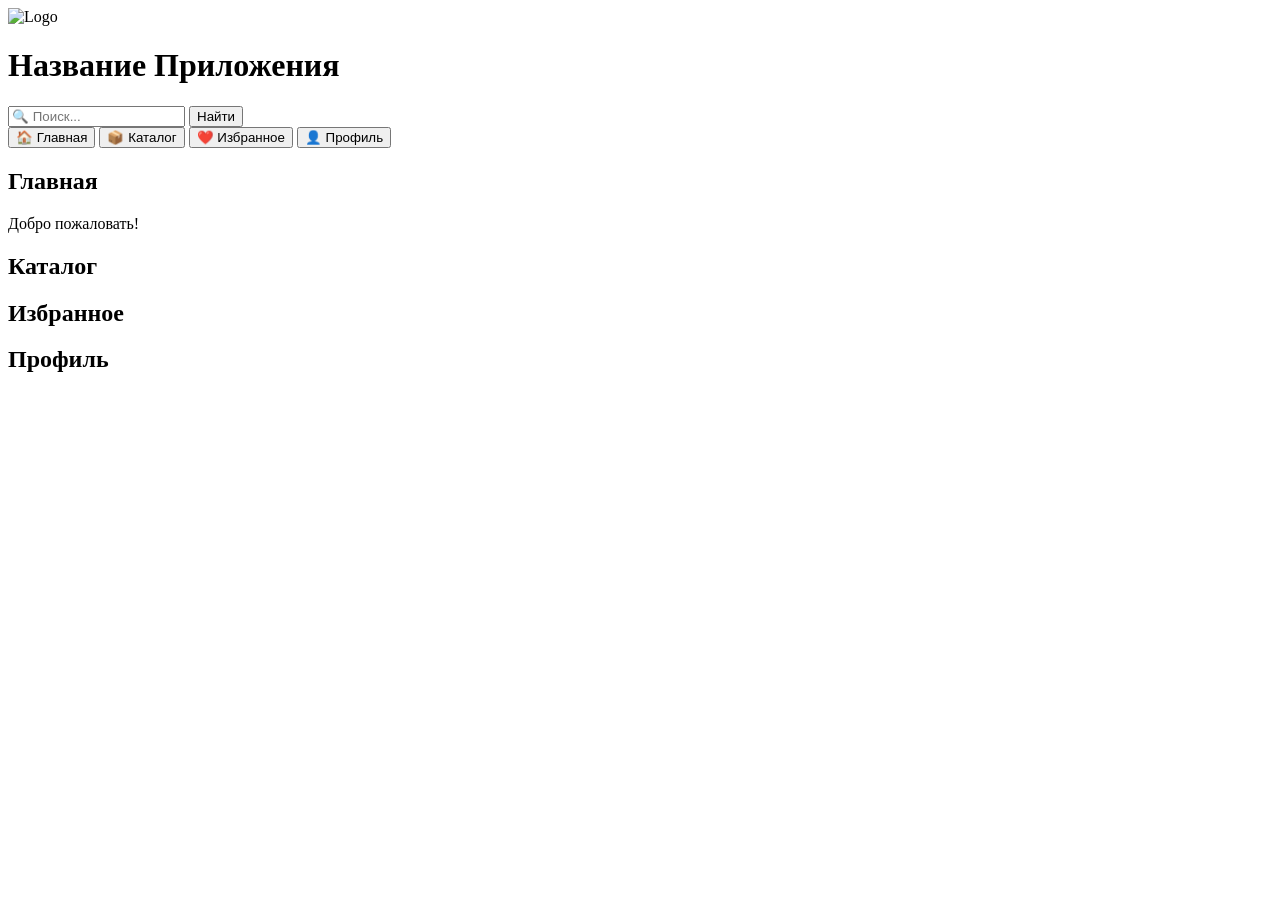
==== index.html @ 56d21419 "Add files via upload" ====
<!DOCTYPE html>
<html lang="ru">
<head>
    <meta charset="UTF-8">
    <meta name="viewport" content="width=device-width, initial-scale=1.0, user-scalable=no">
    <title>Mini App</title>
    <script src="https://telegram.org/js/telegram-web-app.js"></script>
    <link rel="stylesheet" href="css/style.css">
</head>
<body>
    <!-- Баннер -->
    <header class="banner">
        <div class="banner-content">
            <img src="logo.png" alt="Logo" class="banner-logo">
            <h1>Название Приложения</h1>
        </div>
    </header>

    <!-- Поисковик -->
    <div class="search-container">
        <input type="text" id="searchInput" placeholder="🔍 Поиск...">
        <button id="searchBtn">Найти</button>
    </div>

    <div class="main-layout">
        <!-- Боковая панель -->
        <aside class="sidebar" id="sidebar">
            <nav>
                <button class="nav-item active" data-tab="home">
                    🏠 Главная
                </button>
                <button class="nav-item" data-tab="catalog">
                    📦 Каталог
                </button>
                <button class="nav-item" data-tab="favorites">
                    ❤️ Избранное
                </button>
                <button class="nav-item" data-tab="profile">
                    👤 Профиль
                </button>
            </nav>
        </aside>

        <!-- Контент вкладок -->
        <main class="content">
            <div id="tab-home" class="tab-content active">
                <h2>Главная</h2>
                <p>Добро пожаловать!</p>
            </div>
            <div id="tab-catalog" class="tab-content">
                <h2>Каталог</h2>
                <div class="items-grid" id="catalogItems"></div>
            </div>
            <div id="tab-favorites" class="tab-content">
                <h2>Избранное</h2>
            </div>
            <div id="tab-profile" class="tab-content">
                <h2>Профиль</h2>
            </div>
        </main>
    </div>

    <script src="js/app.js"></script>
    <script src="js/router.js"></script>
    <script src="js/search.js"></script>
</body>
</html>
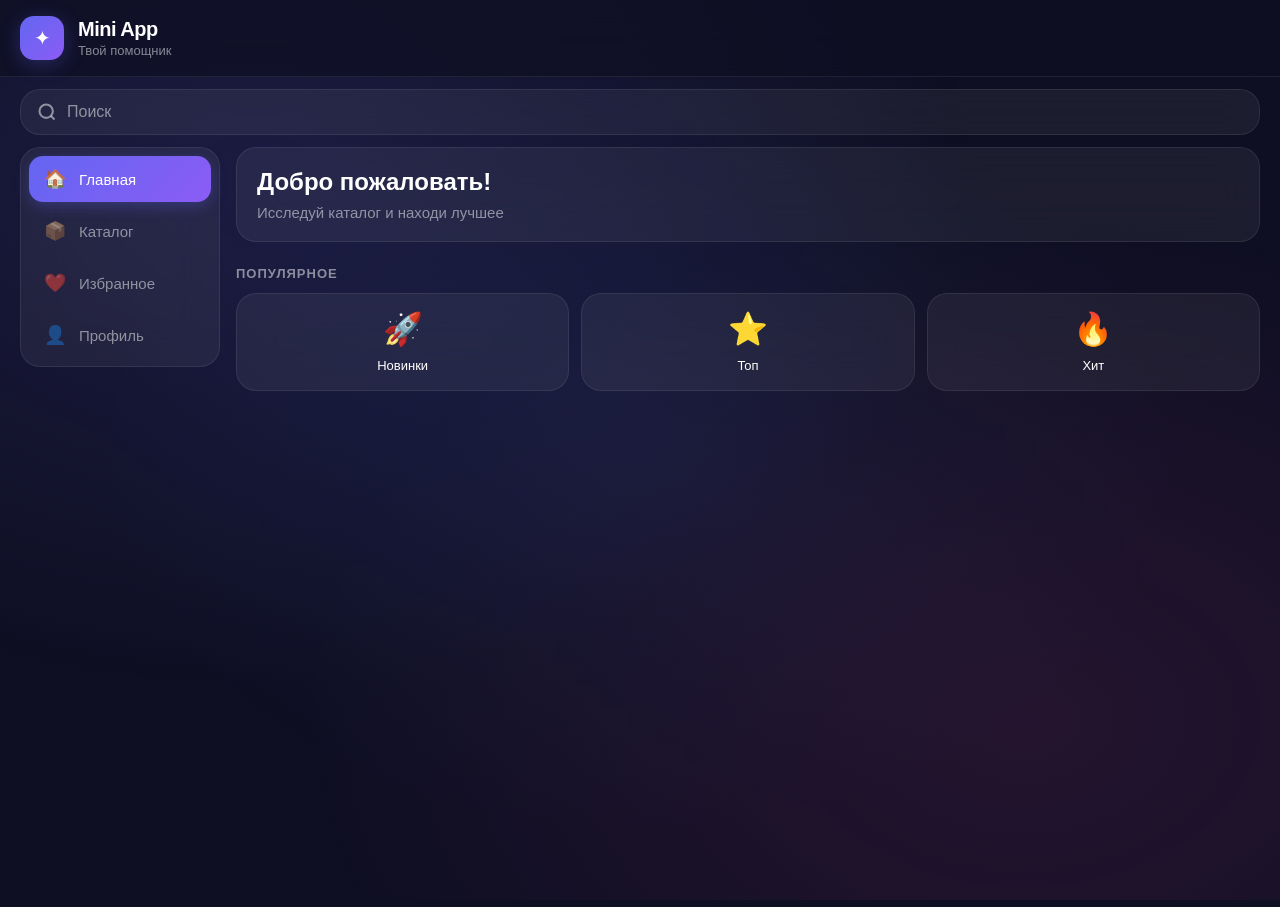
==== commit 9582de83: "Add files via upload" ====
--- a/index.html
+++ b/index.html
@@ -2,66 +2,154 @@
 <html lang="ru">
 <head>
     <meta charset="UTF-8">
-    <meta name="viewport" content="width=device-width, initial-scale=1.0, user-scalable=no">
+    <meta name="viewport" content="width=device-width, initial-scale=1.0, user-scalable=no, viewport-fit=cover">
     <title>Mini App</title>
     <script src="https://telegram.org/js/telegram-web-app.js"></script>
-    <link rel="stylesheet" href="css/style.css">
+    <link rel="stylesheet" href="style.css">
 </head>
 <body>
-    <!-- Баннер -->
-    <header class="banner">
-        <div class="banner-content">
-            <img src="logo.png" alt="Logo" class="banner-logo">
-            <h1>Название Приложения</h1>
+    <!-- Фоновый градиент -->
+    <div class="bg-gradient"></div>
+
+    <!-- Баннер / Header -->
+    <header class="glass-header">
+        <div class="header-content">
+            <div class="logo-circle">
+                <span>✦</span>
+            </div>
+            <div class="header-text">
+                <h1>Mini App</h1>
+                <p>Твой помощник</p>
+            </div>
         </div>
     </header>
 
     <!-- Поисковик -->
-    <div class="search-container">
-        <input type="text" id="searchInput" placeholder="🔍 Поиск...">
-        <button id="searchBtn">Найти</button>
+    <div class="search-wrapper">
+        <div class="search-glass">
+            <svg class="search-icon" viewBox="0 0 24 24" fill="none" stroke="currentColor" stroke-width="2.5">
+                <circle cx="11" cy="11" r="8"/>
+                <path d="m21 21-4.35-4.35"/>
+            </svg>
+            <input type="text" id="searchInput" placeholder="Поиск">
+            <button class="clear-btn" id="clearBtn">×</button>
+        </div>
     </div>
 
+    <!-- Боковая панель + Контент -->
     <div class="main-layout">
-        <!-- Боковая панель -->
-        <aside class="sidebar" id="sidebar">
-            <nav>
-                <button class="nav-item active" data-tab="home">
-                    🏠 Главная
-                </button>
-                <button class="nav-item" data-tab="catalog">
-                    📦 Каталог
-                </button>
-                <button class="nav-item" data-tab="favorites">
-                    ❤️ Избранное
-                </button>
-                <button class="nav-item" data-tab="profile">
-                    👤 Профиль
-                </button>
-            </nav>
-        </aside>
+        <!-- Sidebar -->
+        <nav class="sidebar-glass">
+            <button class="nav-item active" data-tab="home">
+                <div class="nav-icon">🏠</div>
+                <span>Главная</span>
+            </button>
+            <button class="nav-item" data-tab="catalog">
+                <div class="nav-icon">📦</div>
+                <span>Каталог</span>
+            </button>
+            <button class="nav-item" data-tab="favorites">
+                <div class="nav-icon">❤️</div>
+                <span>Избранное</span>
+            </button>
+            <button class="nav-item" data-tab="profile">
+                <div class="nav-icon">👤</div>
+                <span>Профиль</span>
+            </button>
+        </nav>
 
         <!-- Контент вкладок -->
-        <main class="content">
+        <main class="content-area">
+            <!-- Главная -->
             <div id="tab-home" class="tab-content active">
-                <h2>Главная</h2>
-                <p>Добро пожаловать!</p>
+                <div class="welcome-card glass-card">
+                    <div class="card-glow"></div>
+                    <h2>Добро пожаловать!</h2>
+                    <p>Исследуй каталог и находи лучшее</p>
+                </div>
+                
+                <div class="section-title">Популярное</div>
+                <div class="cards-grid">
+                    <div class="glass-card mini">
+                        <div class="card-icon">🚀</div>
+                        <span>Новинки</span>
+                    </div>
+                    <div class="glass-card mini">
+                        <div class="card-icon">⭐</div>
+                        <span>Топ</span>
+                    </div>
+                    <div class="glass-card mini">
+                        <div class="card-icon">🔥</div>
+                        <span>Хит</span>
+                    </div>
+                </div>
             </div>
+
+            <!-- Каталог -->
             <div id="tab-catalog" class="tab-content">
-                <h2>Каталог</h2>
-                <div class="items-grid" id="catalogItems"></div>
+                <div class="section-title">Результаты поиска</div>
+                <div class="items-list" id="catalogItems">
+                    <div class="glass-card item">
+                        <div class="item-image">🎨</div>
+                        <div class="item-info">
+                            <h3>Дизайн-курс</h3>
+                            <p>Основы UI/UX</p>
+                        </div>
+                        <div class="item-price">$29</div>
+                    </div>
+                    <div class="glass-card item">
+                        <div class="item-image">💻</div>
+                        <div class="item-info">
+                            <h3>React курс</h3>
+                            <p>С нуля до про</p>
+                        </div>
+                        <div class="item-price">$49</div>
+                    </div>
+                </div>
             </div>
+
+            <!-- Избранное -->
             <div id="tab-favorites" class="tab-content">
-                <h2>Избранное</h2>
+                <div class="empty-state">
+                    <div class="empty-icon">❤️</div>
+                    <h3>Пока пусто</h3>
+                    <p>Добавляй товары в избранное</p>
+                </div>
             </div>
+
+            <!-- Профиль -->
             <div id="tab-profile" class="tab-content">
-                <h2>Профиль</h2>
+                <div class="profile-card glass-card">
+                    <div class="avatar">👤</div>
+                    <h3>Пользователь</h3>
+                    <p>@username</p>
+                </div>
             </div>
         </main>
     </div>
 
-    <script src="js/app.js"></script>
-    <script src="js/router.js"></script>
-    <script src="js/search.js"></script>
+    <!-- Мобильная навигация (нижняя) -->
+    <nav class="mobile-nav">
+        <button class="mob-item active" data-tab="home">
+            <span>🏠</span>
+            <small>Главная</small>
+        </button>
+        <button class="mob-item" data-tab="catalog">
+            <span>📦</span>
+            <small>Каталог</small>
+        </button>
+        <button class="mob-item" data-tab="favorites">
+            <span>❤️</span>
+            <small>Избранное</small>
+        </button>
+        <button class="mob-item" data-tab="profile">
+            <span>👤</span>
+            <small>Профиль</small>
+        </button>
+    </nav>
+
+    <script src="app.js"></script>
+    <script src="router.js"></script>
+    <script src="search.js"></script>
 </body>
 </html>
--- a/style.css
+++ b/style.css
@@ -0,0 +1,509 @@
+/* === RESET & BASE === */
+* {
+    margin: 0;
+    padding: 0;
+    box-sizing: border-box;
+    -webkit-tap-highlight-color: transparent;
+}
+
+:root {
+    --bg: #0f0f23;
+    --surface: rgba(255, 255, 255, 0.06);
+    --surface-hover: rgba(255, 255, 255, 0.1);
+    --border: rgba(255, 255, 255, 0.08);
+    --text: #ffffff;
+    --text-secondary: rgba(255, 255, 255, 0.5);
+    --accent: #6366f1;
+    --accent-glow: rgba(99, 102, 241, 0.3);
+    --radius: 20px;
+    --radius-sm: 14px;
+    --shadow: 0 8px 32px rgba(0, 0, 0, 0.3);
+}
+
+html, body {
+    height: 100%;
+    overflow: hidden;
+}
+
+body {
+    font-family: -apple-system, BlinkMacSystemFont, 'SF Pro Display', 'Segoe UI', sans-serif;
+    background: var(--bg);
+    color: var(--text);
+    position: relative;
+}
+
+/* === ФОНОВЫЙ ГРАДИЕНТ === */
+.bg-gradient {
+    position: fixed;
+    inset: 0;
+    background: 
+        radial-gradient(ellipse at 20% 20%, rgba(99, 102, 241, 0.15) 0%, transparent 50%),
+        radial-gradient(ellipse at 80% 80%, rgba(236, 72, 153, 0.1) 0%, transparent 50%),
+        radial-gradient(ellipse at 50% 50%, rgba(59, 130, 246, 0.08) 0%, transparent 60%);
+    pointer-events: none;
+    z-index: 0;
+}
+
+/* === GLMORPHISM БАЗОВЫЙ КЛАСС === */
+.glass {
+    background: var(--surface);
+    backdrop-filter: blur(20px) saturate(180%);
+    -webkit-backdrop-filter: blur(20px) saturate(180%);
+    border: 1px solid var(--border);
+}
+
+/* === HEADER === */
+.glass-header {
+    position: relative;
+    z-index: 10;
+    padding: 16px 20px;
+    background: rgba(15, 15, 35, 0.7);
+    backdrop-filter: blur(20px);
+    -webkit-backdrop-filter: blur(20px);
+    border-bottom: 1px solid var(--border);
+}
+
+.header-content {
+    display: flex;
+    align-items: center;
+    gap: 14px;
+}
+
+.logo-circle {
+    width: 44px;
+    height: 44px;
+    border-radius: 14px;
+    background: linear-gradient(135deg, var(--accent), #8b5cf6);
+    display: flex;
+    align-items: center;
+    justify-content: center;
+    font-size: 20px;
+    box-shadow: 0 4px 20px var(--accent-glow);
+}
+
+.header-text h1 {
+    font-size: 20px;
+    font-weight: 700;
+    letter-spacing: -0.5px;
+}
+
+.header-text p {
+    font-size: 13px;
+    color: var(--text-secondary);
+    margin-top: 2px;
+}
+
+/* === ПОИСК === */
+.search-wrapper {
+    position: relative;
+    z-index: 10;
+    padding: 12px 20px;
+}
+
+.search-glass {
+    display: flex;
+    align-items: center;
+    gap: 10px;
+    padding: 12px 16px;
+    background: var(--surface);
+    backdrop-filter: blur(20px);
+    border: 1px solid var(--border);
+    border-radius: var(--radius);
+    transition: all 0.3s ease;
+}
+
+.search-glass:focus-within {
+    border-color: var(--accent);
+    box-shadow: 0 0 0 3px var(--accent-glow);
+}
+
+.search-icon {
+    width: 20px;
+    height: 20px;
+    color: var(--text-secondary);
+    flex-shrink: 0;
+}
+
+#searchInput {
+    flex: 1;
+    background: none;
+    border: none;
+    color: var(--text);
+    font-size: 16px;
+    outline: none;
+}
+
+#searchInput::placeholder {
+    color: var(--text-secondary);
+}
+
+.clear-btn {
+    width: 24px;
+    height: 24px;
+    border-radius: 50%;
+    border: none;
+    background: var(--surface-hover);
+    color: var(--text-secondary);
+    font-size: 16px;
+    cursor: pointer;
+    display: none;
+    align-items: center;
+    justify-content: center;
+}
+
+.clear-btn.visible {
+    display: flex;
+}
+
+/* === MAIN LAYOUT === */
+.main-layout {
+    display: flex;
+    height: calc(100vh - 140px);
+    position: relative;
+    z-index: 5;
+    padding: 0 20px;
+    gap: 16px;
+}
+
+/* === SIDEBAR === */
+.sidebar-glass {
+    width: 200px;
+    display: flex;
+    flex-direction: column;
+    gap: 6px;
+    padding: 8px;
+    background: var(--surface);
+    backdrop-filter: blur(20px);
+    border: 1px solid var(--border);
+    border-radius: var(--radius);
+    height: fit-content;
+}
+
+.nav-item {
+    display: flex;
+    align-items: center;
+    gap: 12px;
+    padding: 12px 14px;
+    border: none;
+    border-radius: var(--radius-sm);
+    background: transparent;
+    color: var(--text-secondary);
+    font-size: 15px;
+    cursor: pointer;
+    transition: all 0.25s cubic-bezier(0.4, 0, 0.2, 1);
+    position: relative;
+}
+
+.nav-item:hover {
+    background: var(--surface-hover);
+    color: var(--text);
+}
+
+.nav-item.active {
+    background: linear-gradient(135deg, var(--accent), #8b5cf6);
+    color: white;
+    box-shadow: 0 4px 15px var(--accent-glow);
+}
+
+.nav-icon {
+    font-size: 18px;
+    width: 24px;
+    text-align: center;
+}
+
+/* === CONTENT === */
+.content-area {
+    flex: 1;
+    overflow-y: auto;
+    padding-bottom: 20px;
+}
+
+.content-area::-webkit-scrollbar {
+    width: 4px;
+}
+
+.content-area::-webkit-scrollbar-thumb {
+    background: var(--surface-hover);
+    border-radius: 4px;
+}
+
+/* === TABS === */
+.tab-content {
+    display: none;
+    animation: fadeIn 0.4s ease;
+}
+
+.tab-content.active {
+    display: block;
+}
+
+@keyframes fadeIn {
+    from { opacity: 0; transform: translateY(10px); }
+    to { opacity: 1; transform: translateY(0); }
+}
+
+/* === CARDS === */
+.glass-card {
+    background: var(--surface);
+    backdrop-filter: blur(20px);
+    border: 1px solid var(--border);
+    border-radius: var(--radius);
+    padding: 20px;
+    position: relative;
+    overflow: hidden;
+    transition: all 0.3s ease;
+}
+
+.glass-card:hover {
+    transform: translateY(-2px);
+    box-shadow: var(--shadow);
+    border-color: rgba(255,255,255,0.15);
+}
+
+.card-glow {
+    position: absolute;
+    top: -50%;
+    right: -50%;
+    width: 200px;
+    height: 200px;
+    background: radial-gradient(circle, var(--accent-glow), transparent 70%);
+    pointer-events: none;
+}
+
+.welcome-card {
+    margin-bottom: 24px;
+}
+
+.welcome-card h2 {
+    font-size: 24px;
+    font-weight: 700;
+    margin-bottom: 8px;
+    position: relative;
+}
+
+.welcome-card p {
+    color: var(--text-secondary);
+    font-size: 15px;
+    position: relative;
+}
+
+.section-title {
+    font-size: 13px;
+    font-weight: 600;
+    text-transform: uppercase;
+    letter-spacing: 1px;
+    color: var(--text-secondary);
+    margin-bottom: 12px;
+    margin-top: 8px;
+}
+
+/* === CARDS GRID === */
+.cards-grid {
+    display: grid;
+    grid-template-columns: repeat(3, 1fr);
+    gap: 12px;
+}
+
+.glass-card.mini {
+    padding: 16px;
+    text-align: center;
+    cursor: pointer;
+}
+
+.card-icon {
+    font-size: 32px;
+    margin-bottom: 8px;
+}
+
+.glass-card.mini span {
+    font-size: 13px;
+    font-weight: 500;
+}
+
+/* === ITEMS LIST === */
+.items-list {
+    display: flex;
+    flex-direction: column;
+    gap: 10px;
+}
+
+.glass-card.item {
+    display: flex;
+    align-items: center;
+    gap: 16px;
+    padding: 16px;
+    cursor: pointer;
+}
+
+.item-image {
+    width: 50px;
+    height: 50px;
+    border-radius: var(--radius-sm);
+    background: linear-gradient(135deg, var(--accent), #8b5cf6);
+    display: flex;
+    align-items: center;
+    justify-content: center;
+    font-size: 24px;
+    flex-shrink: 0;
+}
+
+.item-info {
+    flex: 1;
+}
+
+.item-info h3 {
+    font-size: 16px;
+    font-weight: 600;
+    margin-bottom: 4px;
+}
+
+.item-info p {
+    font-size: 13px;
+    color: var(--text-secondary);
+}
+
+.item-price {
+    font-size: 16px;
+    font-weight: 700;
+    color: var(--accent);
+}
+
+/* === EMPTY STATE === */
+.empty-state {
+    text-align: center;
+    padding: 60px 20px;
+}
+
+.empty-icon {
+    font-size: 64px;
+    margin-bottom: 16px;
+    opacity: 0.5;
+}
+
+.empty-state h3 {
+    font-size: 20px;
+    font-weight: 600;
+    margin-bottom: 8px;
+}
+
+.empty-state p {
+    color: var(--text-secondary);
+    font-size: 15px;
+}
+
+/* === PROFILE === */
+.profile-card {
+    text-align: center;
+    padding: 40px 20px;
+}
+
+.avatar {
+    width: 80px;
+    height: 80px;
+    border-radius: 50%;
+    background: linear-gradient(135deg, var(--accent), #8b5cf6);
+    display: flex;
+    align-items: center;
+    justify-content: center;
+    font-size: 36px;
+    margin: 0 auto 16px;
+    box-shadow: 0 8px 30px var(--accent-glow);
+}
+
+.profile-card h3 {
+    font-size: 20px;
+    font-weight: 600;
+    margin-bottom: 4px;
+}
+
+.profile-card p {
+    color: var(--text-secondary);
+    font-size: 15px;
+}
+
+/* === MOBILE NAV === */
+.mobile-nav {
+    display: none;
+    position: fixed;
+    bottom: 0;
+    left: 0;
+    right: 0;
+    padding: 8px 20px calc(8px + env(safe-area-inset-bottom));
+    background: rgba(15, 15, 35, 0.85);
+    backdrop-filter: blur(30px);
+    -webkit-backdrop-filter: blur(30px);
+    border-top: 1px solid var(--border);
+    z-index: 100;
+    justify-content: space-around;
+}
+
+.mob-item {
+    display: flex;
+    flex-direction: column;
+    align-items: center;
+    gap: 4px;
+    padding: 6px 12px;
+    border: none;
+    background: none;
+    color: var(--text-secondary);
+    font-size: 22px;
+    cursor: pointer;
+    transition: all 0.25s ease;
+    border-radius: 12px;
+}
+
+.mob-item small {
+    font-size: 11px;
+    font-weight: 500;
+}
+
+.mob-item.active {
+    color: var(--accent);
+}
+
+.mob-item.active small {
+    color: var(--accent);
+}
+
+/* === АДАПТИВ === */
+@media (max-width: 768px) {
+    .main-layout {
+        padding: 0 16px;
+        height: calc(100vh - 200px);
+    }
+    
+    .sidebar-glass {
+        display: none;
+    }
+    
+    .mobile-nav {
+        display: flex;
+    }
+    
+    .cards-grid {
+        grid-template-columns: repeat(3, 1fr);
+    }
+    
+    .glass-header {
+        padding: 12px 16px;
+    }
+    
+    .search-wrapper {
+        padding: 10px 16px;
+    }
+}
+
+@media (max-width: 480px) {
+    .cards-grid {
+        grid-template-columns: repeat(3, 1fr);
+        gap: 8px;
+    }
+    
+    .glass-card.mini {
+        padding: 12px 8px;
+    }
+    
+    .card-icon {
+        font-size: 24px;
+    }
+}
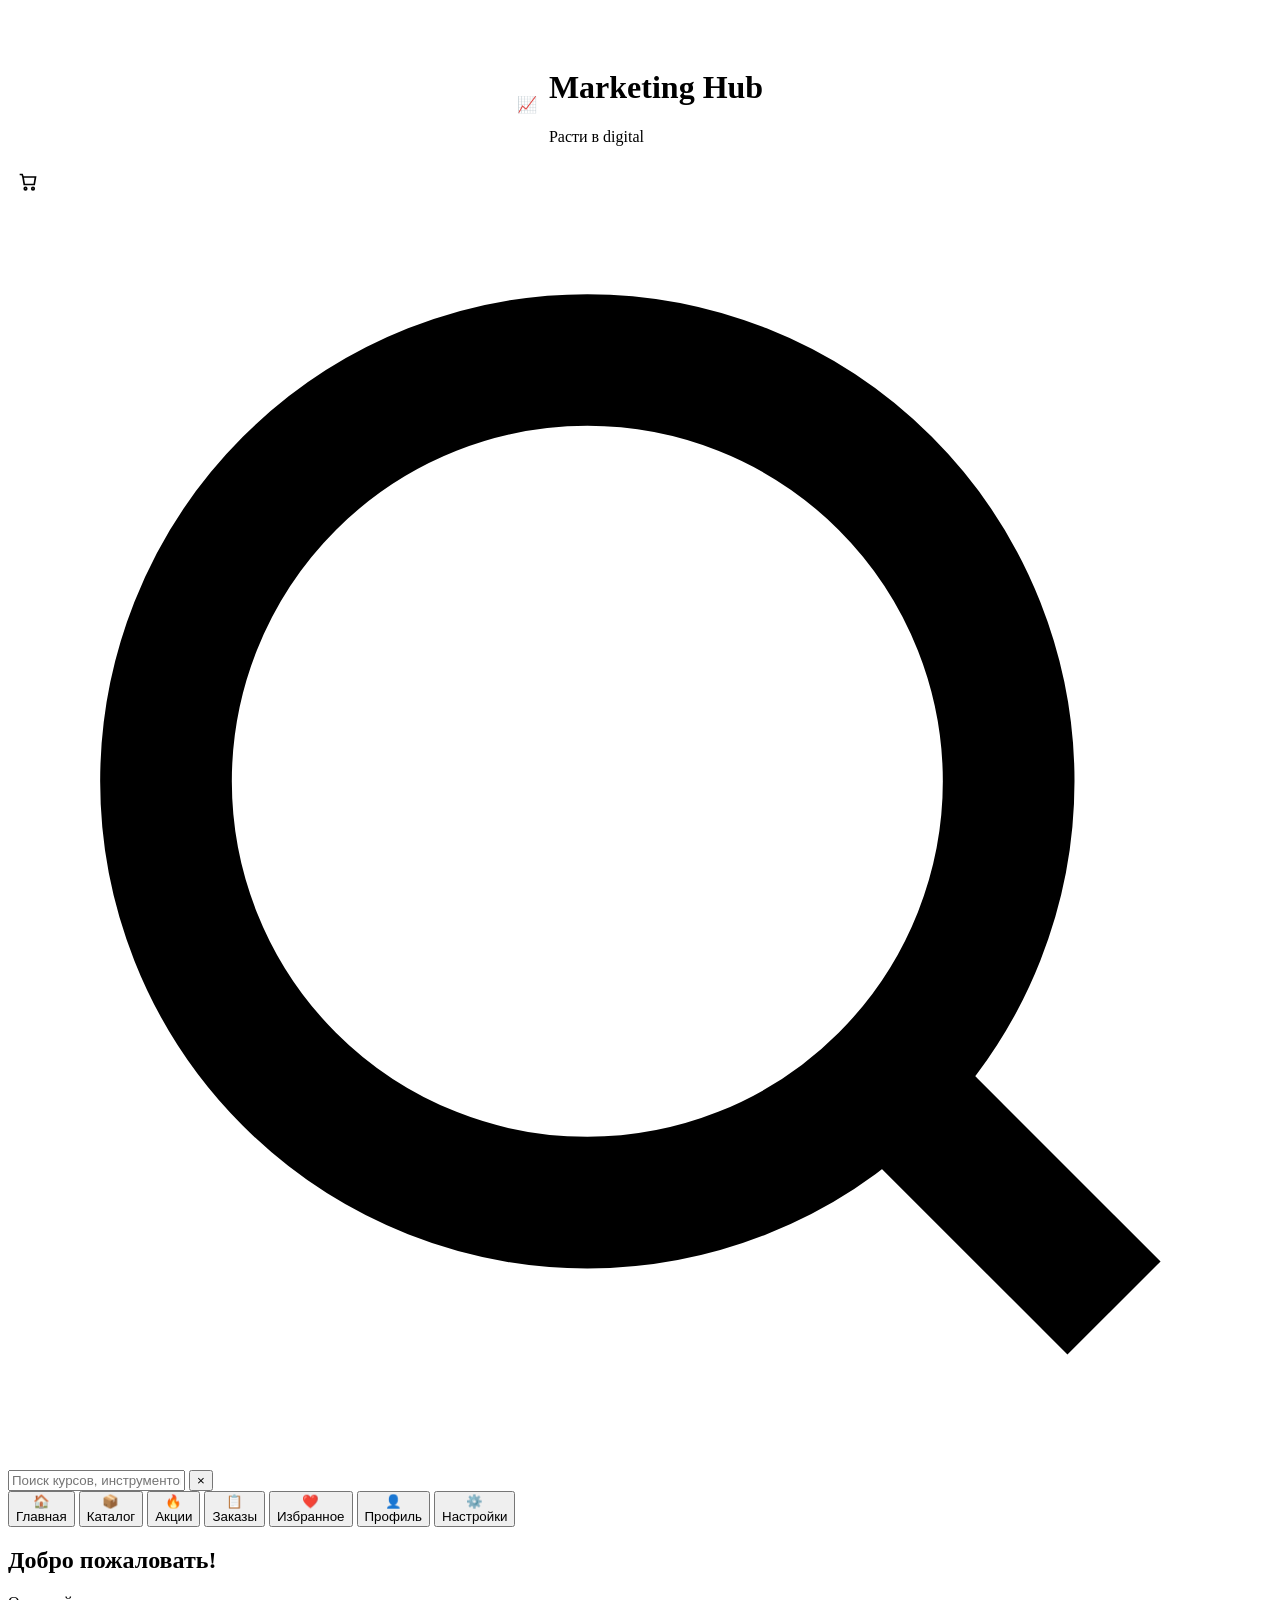
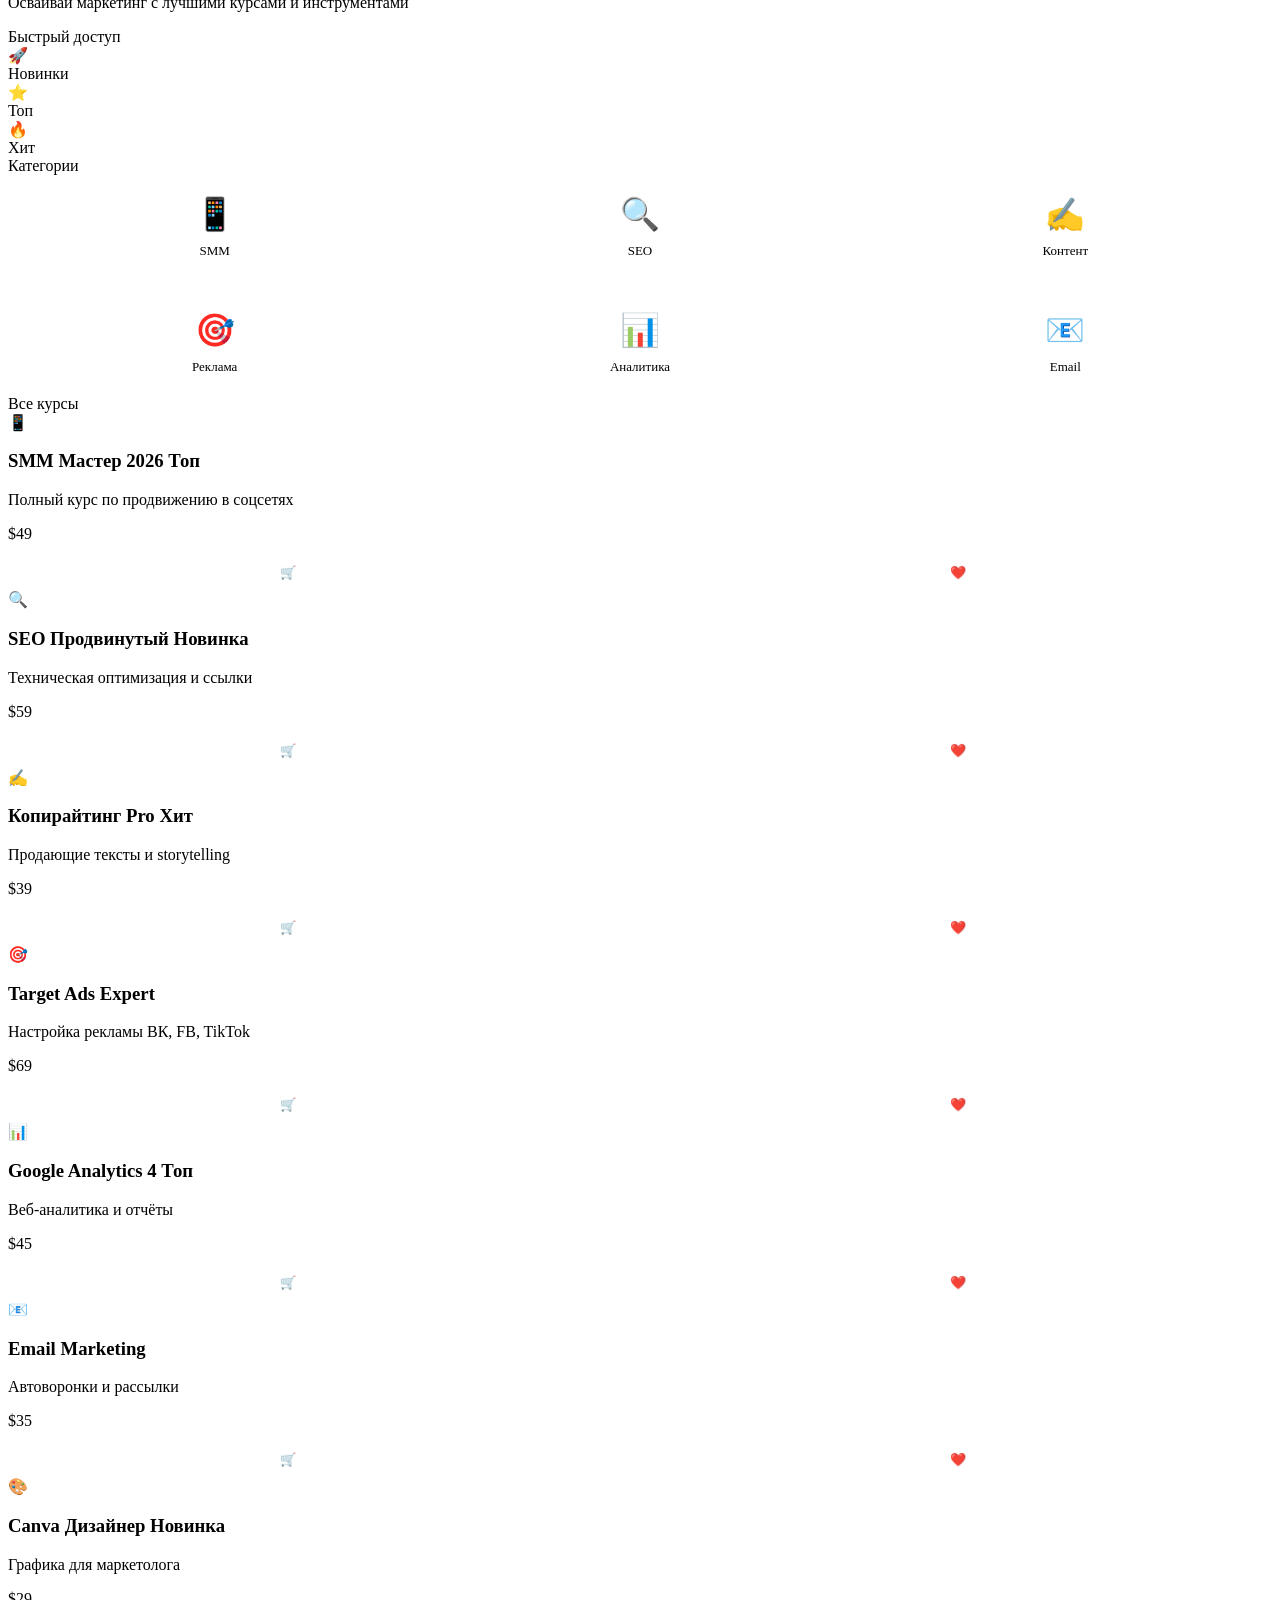
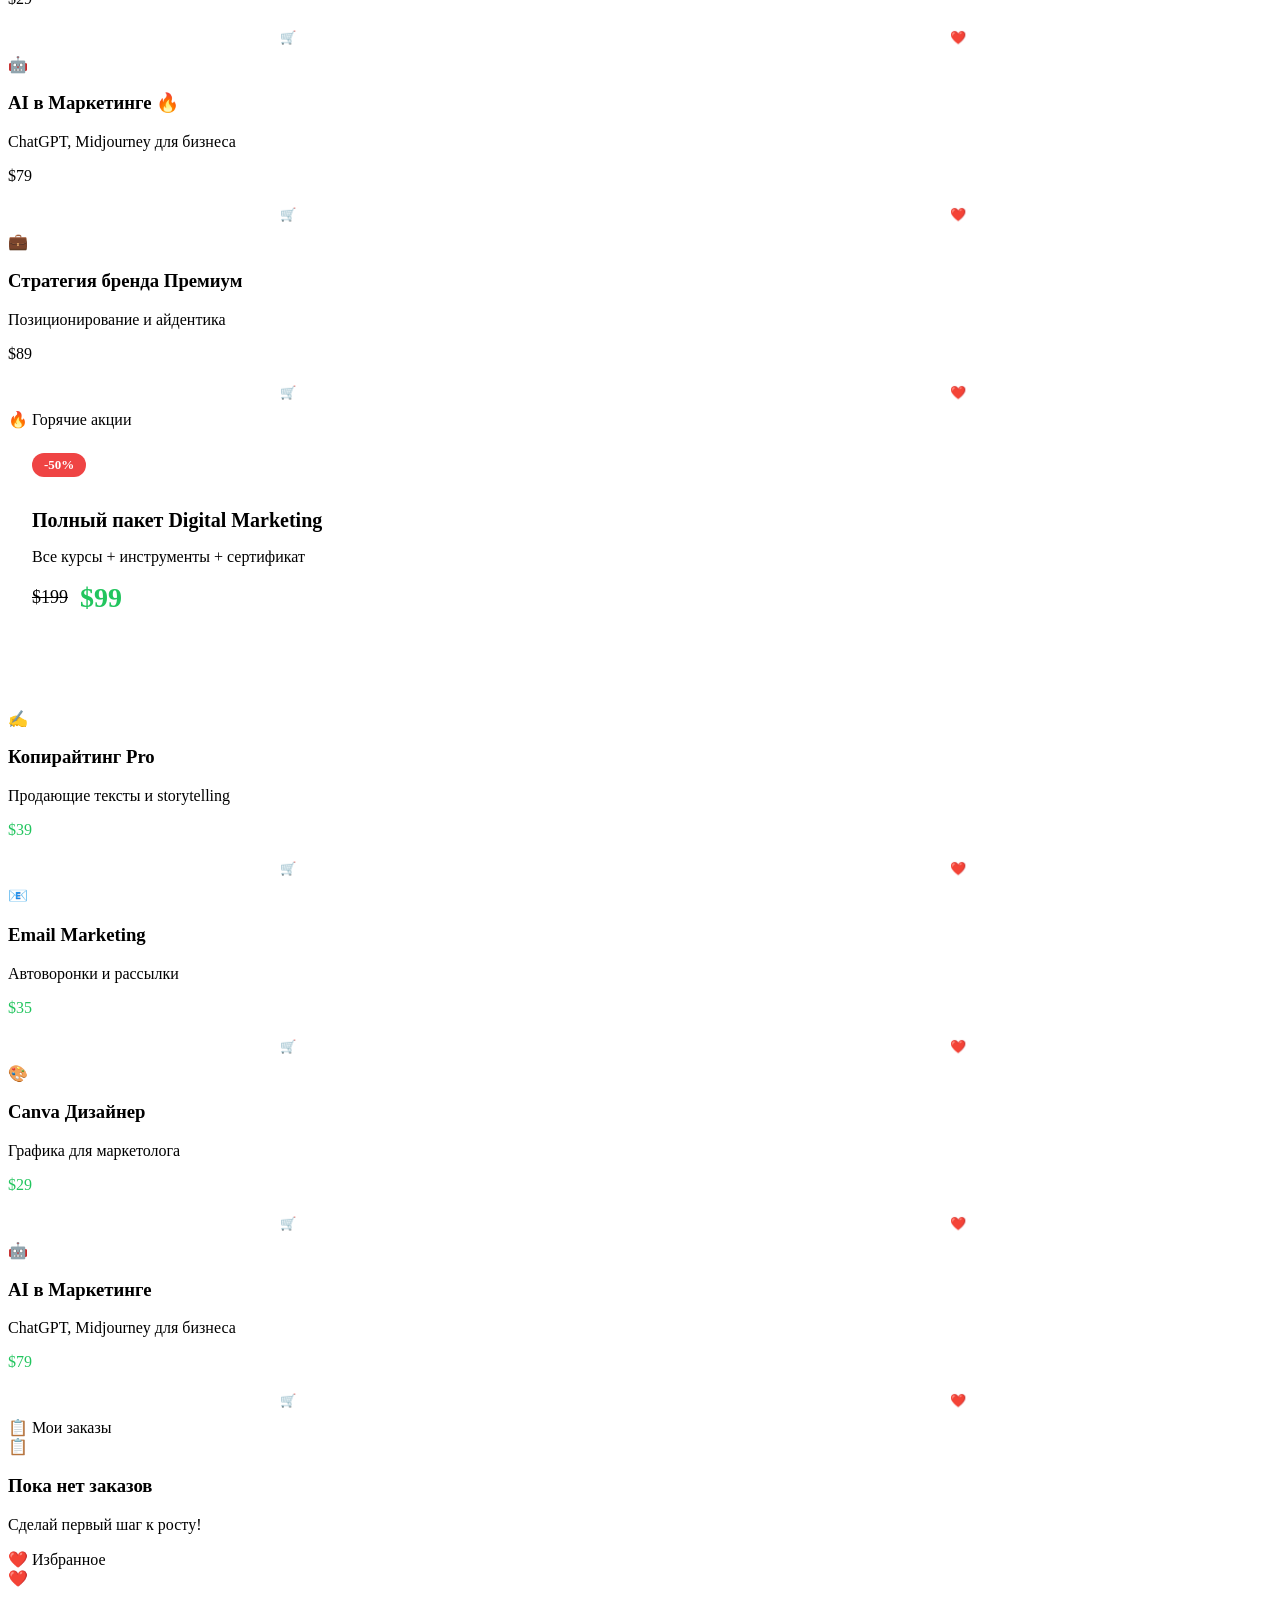
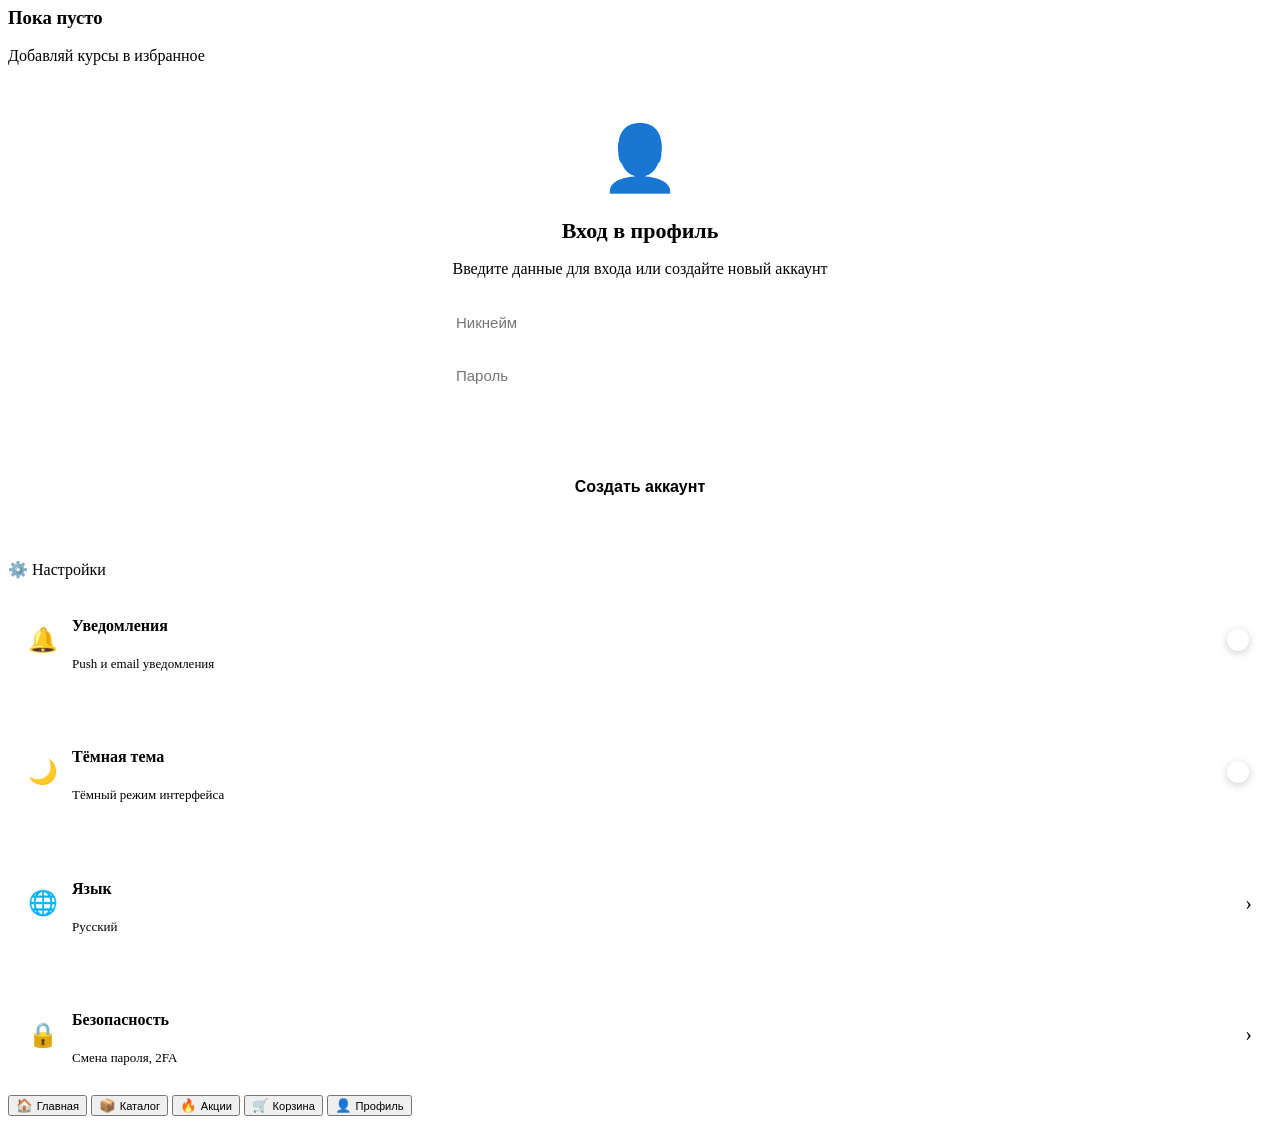
==== commit 08db4bd9: "Add files via upload" ====
--- a/index.html
+++ b/index.html
@@ -3,7 +3,7 @@
 <head>
     <meta charset="UTF-8">
     <meta name="viewport" content="width=device-width, initial-scale=1.0, user-scalable=no, viewport-fit=cover">
-    <title>Mini App</title>
+    <title>Marketing Hub</title>
     <script src="https://telegram.org/js/telegram-web-app.js"></script>
     <link rel="stylesheet" href="style.css">
 </head>
@@ -11,32 +11,109 @@
     <!-- Фоновый градиент -->
     <div class="bg-gradient"></div>
 
-    <!-- Баннер / Header -->
+    <!-- Меню оверлей -->
+    <div class="menu-overlay" id="menuOverlay">
+        <div class="menu-panel">
+            <button class="menu-close" id="menuClose">✕</button>
+            <h2>О Marketing Hub</h2>
+            <div class="menu-content">
+                <p><strong>Marketing Hub</strong> — это платформа для маркетологов, предпринимателей и всех, кто хочет расти в digital.</p>
+                
+                <h3>🎯 Что мы предлагаем</h3>
+                <ul>
+                    <li>📚 Курсы по SMM, SEO, контент-маркетингу</li>
+                    <li>🛠️ Инструменты для аналитики и автоматизации</li>
+                    <li>📊 Шаблоны стратегий и KPI</li>
+                    <li>🤝 Сообщество профессионалов</li>
+                </ul>
+                
+                <h3>📈 Наши цифры</h3>
+                <div class="stats-grid">
+                    <div class="stat-item">
+                        <span class="stat-num">50K+</span>
+                        <span class="stat-label">Студентов</span>
+                    </div>
+                    <div class="stat-item">
+                        <span class="stat-num">200+</span>
+                        <span class="stat-label">Курсов</span>
+                    </div>
+                    <div class="stat-item">
+                        <span class="stat-num">98%</span>
+                        <span class="stat-label">Успешных</span>
+                    </div>
+                </div>
+                
+                <h3>💡 Почему мы</h3>
+                <p>Мы собрали лучшие практики от топовых маркетологов мира. Каждый курс — это не теория, а готовые инструменты для роста вашего бизнеса.</p>
+                
+                <div class="menu-footer">
+                    <p>© 2026 Marketing Hub</p>
+                    <p>support@marketinghub.app</p>
+                </div>
+            </div>
+        </div>
+    </div>
+
+    <!-- Корзина оверлей -->
+    <div class="cart-overlay" id="cartOverlay">
+        <div class="cart-panel">
+            <div class="cart-header">
+                <h2>🛒 Корзина</h2>
+                <button class="cart-close" id="cartClose">✕</button>
+            </div>
+            <div class="cart-items" id="cartItems">
+                <div class="cart-empty">Корзина пуста</div>
+            </div>
+            <div class="cart-footer">
+                <div class="cart-total">
+                    <span>Итого:</span>
+                    <span id="cartTotal">$0</span>
+                </div>
+                <button class="checkout-btn" id="checkoutBtn">Оформить заказ</button>
+            </div>
+        </div>
+    </div>
+
+    <!-- Header -->
     <header class="glass-header">
         <div class="header-content">
-            <div class="logo-circle">
-                <span>✦</span>
-            </div>
-            <div class="header-text">
-                <h1>Mini App</h1>
-                <p>Твой помощник</p>
-            </div>
+            <button class="menu-btn" id="menuBtn">
+                <span></span>
+                <span></span>
+                <span></span>
+            </button>
+            <div class="header-center">
+                <div class="logo-circle">📈</div>
+                <div class="header-text">
+                    <h1>Marketing Hub</h1>
+                    <p>Расти в digital</p>
+                </div>
+            </div>
+            <button class="cart-btn" id="cartBtn">
+                <svg viewBox="0 0 24 24" fill="none" stroke="currentColor" stroke-width="2">
+                    <path d="M6 6h15l-1.5 9h-12L6 6z"/>
+                    <circle cx="9" cy="20" r="1.5"/>
+                    <circle cx="18" cy="20" r="1.5"/>
+                    <path d="M6 6L5 3H2"/>
+                </svg>
+                <span class="cart-badge" id="cartBadge">0</span>
+            </button>
         </div>
     </header>
 
-    <!-- Поисковик -->
+    <!-- Поиск -->
     <div class="search-wrapper">
         <div class="search-glass">
             <svg class="search-icon" viewBox="0 0 24 24" fill="none" stroke="currentColor" stroke-width="2.5">
                 <circle cx="11" cy="11" r="8"/>
                 <path d="m21 21-4.35-4.35"/>
             </svg>
-            <input type="text" id="searchInput" placeholder="Поиск">
+            <input type="text" id="searchInput" placeholder="Поиск курсов, инструментов...">
             <button class="clear-btn" id="clearBtn">×</button>
         </div>
     </div>
 
-    <!-- Боковая панель + Контент -->
+    <!-- Main Layout -->
     <div class="main-layout">
         <!-- Sidebar -->
         <nav class="sidebar-glass">
@@ -48,6 +125,14 @@
                 <div class="nav-icon">📦</div>
                 <span>Каталог</span>
             </button>
+            <button class="nav-item" data-tab="deals">
+                <div class="nav-icon">🔥</div>
+                <span>Акции</span>
+            </button>
+            <button class="nav-item" data-tab="orders">
+                <div class="nav-icon">📋</div>
+                <span>Заказы</span>
+            </button>
             <button class="nav-item" data-tab="favorites">
                 <div class="nav-icon">❤️</div>
                 <span>Избранное</span>
@@ -56,79 +141,228 @@
                 <div class="nav-icon">👤</div>
                 <span>Профиль</span>
             </button>
+            <button class="nav-item" data-tab="settings">
+                <div class="nav-icon">⚙️</div>
+                <span>Настройки</span>
+            </button>
         </nav>
 
-        <!-- Контент вкладок -->
+        <!-- Content -->
         <main class="content-area">
             <!-- Главная -->
             <div id="tab-home" class="tab-content active">
                 <div class="welcome-card glass-card">
                     <div class="card-glow"></div>
                     <h2>Добро пожаловать!</h2>
-                    <p>Исследуй каталог и находи лучшее</p>
-                </div>
-                
-                <div class="section-title">Популярное</div>
+                    <p>Осваивай маркетинг с лучшими курсами и инструментами</p>
+                </div>
+                
+                <div class="section-title">Быстрый доступ</div>
                 <div class="cards-grid">
-                    <div class="glass-card mini">
+                    <div class="glass-card mini clickable" data-action="new">
                         <div class="card-icon">🚀</div>
                         <span>Новинки</span>
                     </div>
-                    <div class="glass-card mini">
+                    <div class="glass-card mini clickable" data-action="top">
                         <div class="card-icon">⭐</div>
                         <span>Топ</span>
                     </div>
-                    <div class="glass-card mini">
+                    <div class="glass-card mini clickable" data-action="hit">
                         <div class="card-icon">🔥</div>
                         <span>Хит</span>
                     </div>
                 </div>
+
+                <div class="section-title">Категории</div>
+                <div class="category-grid">
+                    <div class="category-card glass-card" data-cat="smm">
+                        <div class="cat-icon">📱</div>
+                        <span>SMM</span>
+                    </div>
+                    <div class="category-card glass-card" data-cat="seo">
+                        <div class="cat-icon">🔍</div>
+                        <span>SEO</span>
+                    </div>
+                    <div class="category-card glass-card" data-cat="content">
+                        <div class="cat-icon">✍️</div>
+                        <span>Контент</span>
+                    </div>
+                    <div class="category-card glass-card" data-cat="ads">
+                        <div class="cat-icon">🎯</div>
+                        <span>Реклама</span>
+                    </div>
+                    <div class="category-card glass-card" data-cat="analytics">
+                        <div class="cat-icon">📊</div>
+                        <span>Аналитика</span>
+                    </div>
+                    <div class="category-card glass-card" data-cat="email">
+                        <div class="cat-icon">📧</div>
+                        <span>Email</span>
+                    </div>
+                </div>
             </div>
 
             <!-- Каталог -->
             <div id="tab-catalog" class="tab-content">
-                <div class="section-title">Результаты поиска</div>
-                <div class="items-list" id="catalogItems">
-                    <div class="glass-card item">
-                        <div class="item-image">🎨</div>
-                        <div class="item-info">
-                            <h3>Дизайн-курс</h3>
-                            <p>Основы UI/UX</p>
-                        </div>
-                        <div class="item-price">$29</div>
-                    </div>
-                    <div class="glass-card item">
-                        <div class="item-image">💻</div>
-                        <div class="item-info">
-                            <h3>React курс</h3>
-                            <p>С нуля до про</p>
-                        </div>
-                        <div class="item-price">$49</div>
+                <div class="section-title">Все курсы</div>
+                <div class="items-list" id="catalogItems"></div>
+            </div>
+
+            <!-- Акции -->
+            <div id="tab-deals" class="tab-content">
+                <div class="section-title">🔥 Горячие акции</div>
+                <div class="deals-banner glass-card">
+                    <div class="deal-badge">-50%</div>
+                    <h3>Полный пакет Digital Marketing</h3>
+                    <p>Все курсы + инструменты + сертификат</p>
+                    <div class="deal-price">
+                        <span class="old">$199</span>
+                        <span class="new">$99</span>
+                    </div>
+                    <button class="add-to-cart" data-id="deal1" data-name="Полный пакет Digital Marketing" data-price="99">В корзину</button>
+                </div>
+                <div class="items-list" id="dealsItems"></div>
+            </div>
+
+            <!-- Заказы -->
+            <div id="tab-orders" class="tab-content">
+                <div class="section-title">📋 Мои заказы</div>
+                <div class="orders-list" id="ordersList">
+                    <div class="empty-state">
+                        <div class="empty-icon">📋</div>
+                        <h3>Пока нет заказов</h3>
+                        <p>Сделай первый шаг к росту!</p>
                     </div>
                 </div>
             </div>
 
             <!-- Избранное -->
             <div id="tab-favorites" class="tab-content">
-                <div class="empty-state">
-                    <div class="empty-icon">❤️</div>
-                    <h3>Пока пусто</h3>
-                    <p>Добавляй товары в избранное</p>
+                <div class="section-title">❤️ Избранное</div>
+                <div class="items-list" id="favoritesItems">
+                    <div class="empty-state">
+                        <div class="empty-icon">❤️</div>
+                        <h3>Пока пусто</h3>
+                        <p>Добавляй курсы в избранное</p>
+                    </div>
                 </div>
             </div>
 
             <!-- Профиль -->
             <div id="tab-profile" class="tab-content">
-                <div class="profile-card glass-card">
-                    <div class="avatar">👤</div>
-                    <h3>Пользователь</h3>
-                    <p>@username</p>
+                <div class="profile-section" id="profileLogin">
+                    <div class="glass-card login-card">
+                        <div class="login-icon">👤</div>
+                        <h3>Вход в профиль</h3>
+                        <p>Введите данные для входа или создайте новый аккаунт</p>
+                        <input type="text" id="loginUsername" placeholder="Никнейм">
+                        <input type="password" id="loginPassword" placeholder="Пароль">
+                        <button class="login-btn" id="loginBtn">Войти</button>
+                        <button class="register-btn" id="registerBtn">Создать аккаунт</button>
+                    </div>
+                </div>
+
+                <div class="profile-section hidden" id="profileView">
+                    <div class="profile-card glass-card">
+                        <div class="avatar-wrapper">
+                            <div class="avatar" id="profileAvatar">👤</div>
+                            <button class="avatar-edit" id="avatarEdit">📷</button>
+                            <input type="file" id="avatarInput" accept="image/*" hidden>
+                        </div>
+                        <h3 id="profileName">Пользователь</h3>
+                        <p id="profileUsername">@username</p>
+                        <div class="profile-stats">
+                            <div class="p-stat">
+                                <span id="statCourses">0</span>
+                                <small>Курсов</small>
+                            </div>
+                            <div class="p-stat">
+                                <span id="statOrders">0</span>
+                                <small>Заказов</small>
+                            </div>
+                            <div class="p-stat">
+                                <span id="statFav">0</span>
+                                <small>Избранных</small>
+                            </div>
+                        </div>
+                    </div>
+
+                    <div class="glass-card edit-card">
+                        <h4>Редактировать профиль</h4>
+                        <div class="edit-field">
+                            <label>Никнейм</label>
+                            <input type="text" id="editNickname" placeholder="Новый никнейм">
+                        </div>
+                        <div class="edit-field">
+                            <label>Имя</label>
+                            <input type="text" id="editName" placeholder="Ваше имя">
+                        </div>
+                        <div class="edit-field">
+                            <label>О себе</label>
+                            <textarea id="editBio" placeholder="Расскажите о себе..."></textarea>
+                        </div>
+                        <button class="save-btn" id="saveProfileBtn">Сохранить</button>
+                        <button class="logout-btn" id="logoutBtn">Выйти</button>
+                    </div>
+                </div>
+            </div>
+
+            <!-- Настройки -->
+            <div id="tab-settings" class="tab-content">
+                <div class="section-title">⚙️ Настройки</div>
+                <div class="settings-list">
+                    <div class="setting-item glass-card">
+                        <div class="setting-info">
+                            <span class="setting-icon">🔔</span>
+                            <div>
+                                <h4>Уведомления</h4>
+                                <p>Push и email уведомления</p>
+                            </div>
+                        </div>
+                        <label class="toggle">
+                            <input type="checkbox" checked>
+                            <span class="toggle-slider"></span>
+                        </label>
+                    </div>
+                    <div class="setting-item glass-card">
+                        <div class="setting-info">
+                            <span class="setting-icon">🌙</span>
+                            <div>
+                                <h4>Тёмная тема</h4>
+                                <p>Тёмный режим интерфейса</p>
+                            </div>
+                        </div>
+                        <label class="toggle">
+                            <input type="checkbox" checked disabled>
+                            <span class="toggle-slider"></span>
+                        </label>
+                    </div>
+                    <div class="setting-item glass-card">
+                        <div class="setting-info">
+                            <span class="setting-icon">🌐</span>
+                            <div>
+                                <h4>Язык</h4>
+                                <p>Русский</p>
+                            </div>
+                        </div>
+                        <span class="setting-arrow">›</span>
+                    </div>
+                    <div class="setting-item glass-card">
+                        <div class="setting-info">
+                            <span class="setting-icon">🔒</span>
+                            <div>
+                                <h4>Безопасность</h4>
+                                <p>Смена пароля, 2FA</p>
+                            </div>
+                        </div>
+                        <span class="setting-arrow">›</span>
+                    </div>
                 </div>
             </div>
         </main>
     </div>
 
-    <!-- Мобильная навигация (нижняя) -->
+    <!-- Mobile Nav -->
     <nav class="mobile-nav">
         <button class="mob-item active" data-tab="home">
             <span>🏠</span>
@@ -138,9 +372,13 @@
             <span>📦</span>
             <small>Каталог</small>
         </button>
-        <button class="mob-item" data-tab="favorites">
-            <span>❤️</span>
-            <small>Избранное</small>
+        <button class="mob-item" data-tab="deals">
+            <span>🔥</span>
+            <small>Акции</small>
+        </button>
+        <button class="mob-item" data-tab="cart">
+            <span>🛒</span>
+            <small>Корзина</small>
         </button>
         <button class="mob-item" data-tab="profile">
             <span>👤</span>
@@ -148,8 +386,14 @@
         </button>
     </nav>
 
+    <!-- Toast -->
+    <div class="toast" id="toast"></div>
+
     <script src="app.js"></script>
     <script src="router.js"></script>
     <script src="search.js"></script>
+    <script src="catalog.js"></script>
+    <script src="cart.js"></script>
+    <script src="profile.js"></script>
 </body>
 </html>
--- a/style.css
+++ b/style.css
@@ -1,509 +1,891 @@
-/* === RESET & BASE === */
-* {
-    margin: 0;
-    padding: 0;
-    box-sizing: border-box;
-    -webkit-tap-highlight-color: transparent;
-}
-
-:root {
-    --bg: #0f0f23;
-    --surface: rgba(255, 255, 255, 0.06);
-    --surface-hover: rgba(255, 255, 255, 0.1);
-    --border: rgba(255, 255, 255, 0.08);
-    --text: #ffffff;
-    --text-secondary: rgba(255, 255, 255, 0.5);
-    --accent: #6366f1;
-    --accent-glow: rgba(99, 102, 241, 0.3);
-    --radius: 20px;
-    --radius-sm: 14px;
-    --shadow: 0 8px 32px rgba(0, 0, 0, 0.3);
-}
-
-html, body {
-    height: 100%;
-    overflow: hidden;
-}
-
-body {
-    font-family: -apple-system, BlinkMacSystemFont, 'SF Pro Display', 'Segoe UI', sans-serif;
-    background: var(--bg);
-    color: var(--text);
-    position: relative;
-}
-
-/* === ФОНОВЫЙ ГРАДИЕНТ === */
-.bg-gradient {
+/* === MENU === */
+.menu-btn {
+    width: 40px;
+    height: 40px;
+    background: none;
+    border: none;
+    cursor: pointer;
+    display: flex;
+    flex-direction: column;
+    gap: 5px;
+    padding: 8px;
+    border-radius: 10px;
+    transition: background 0.2s;
+}
+
+.menu-btn:hover {
+    background: var(--surface-hover);
+}
+
+.menu-btn span {
+    display: block;
+    width: 20px;
+    height: 2px;
+    background: var(--text);
+    border-radius: 2px;
+    transition: all 0.3s;
+}
+
+.menu-btn.active span:nth-child(1) {
+    transform: rotate(45deg) translate(5px, 5px);
+}
+
+.menu-btn.active span:nth-child(2) {
+    opacity: 0;
+}
+
+.menu-btn.active span:nth-child(3) {
+    transform: rotate(-45deg) translate(5px, -5px);
+}
+
+.menu-overlay {
     position: fixed;
     inset: 0;
-    background: 
-        radial-gradient(ellipse at 20% 20%, rgba(99, 102, 241, 0.15) 0%, transparent 50%),
-        radial-gradient(ellipse at 80% 80%, rgba(236, 72, 153, 0.1) 0%, transparent 50%),
-        radial-gradient(ellipse at 50% 50%, rgba(59, 130, 246, 0.08) 0%, transparent 60%);
-    pointer-events: none;
-    z-index: 0;
-}
-
-/* === GLMORPHISM БАЗОВЫЙ КЛАСС === */
-.glass {
-    background: var(--surface);
-    backdrop-filter: blur(20px) saturate(180%);
-    -webkit-backdrop-filter: blur(20px) saturate(180%);
-    border: 1px solid var(--border);
-}
-
-/* === HEADER === */
-.glass-header {
-    position: relative;
-    z-index: 10;
-    padding: 16px 20px;
-    background: rgba(15, 15, 35, 0.7);
-    backdrop-filter: blur(20px);
-    -webkit-backdrop-filter: blur(20px);
-    border-bottom: 1px solid var(--border);
-}
-
-.header-content {
-    display: flex;
-    align-items: center;
-    gap: 14px;
-}
-
-.logo-circle {
-    width: 44px;
-    height: 44px;
-    border-radius: 14px;
-    background: linear-gradient(135deg, var(--accent), #8b5cf6);
-    display: flex;
-    align-items: center;
-    justify-content: center;
-    font-size: 20px;
-    box-shadow: 0 4px 20px var(--accent-glow);
-}
-
-.header-text h1 {
-    font-size: 20px;
-    font-weight: 700;
-    letter-spacing: -0.5px;
-}
-
-.header-text p {
-    font-size: 13px;
-    color: var(--text-secondary);
-    margin-top: 2px;
-}
-
-/* === ПОИСК === */
-.search-wrapper {
-    position: relative;
-    z-index: 10;
-    padding: 12px 20px;
-}
-
-.search-glass {
-    display: flex;
-    align-items: center;
-    gap: 10px;
-    padding: 12px 16px;
-    background: var(--surface);
-    backdrop-filter: blur(20px);
-    border: 1px solid var(--border);
-    border-radius: var(--radius);
-    transition: all 0.3s ease;
-}
-
-.search-glass:focus-within {
-    border-color: var(--accent);
-    box-shadow: 0 0 0 3px var(--accent-glow);
-}
-
-.search-icon {
-    width: 20px;
-    height: 20px;
-    color: var(--text-secondary);
-    flex-shrink: 0;
-}
-
-#searchInput {
-    flex: 1;
-    background: none;
-    border: none;
-    color: var(--text);
-    font-size: 16px;
-    outline: none;
-}
-
-#searchInput::placeholder {
-    color: var(--text-secondary);
-}
-
-.clear-btn {
-    width: 24px;
-    height: 24px;
+    background: rgba(0,0,0,0.6);
+    backdrop-filter: blur(10px);
+    z-index: 1000;
+    display: none;
+    align-items: flex-start;
+    justify-content: flex-start;
+}
+
+.menu-overlay.active {
+    display: flex;
+}
+
+.menu-panel {
+    width: 320px;
+    max-width: 85%;
+    height: 100%;
+    background: var(--bg);
+    border-right: 1px solid var(--border);
+    padding: 24px;
+    overflow-y: auto;
+    animation: slideIn 0.3s ease;
+}
+
+@keyframes slideIn {
+    from { transform: translateX(-100%); }
+    to { transform: translateX(0); }
+}
+
+.menu-close {
+    position: absolute;
+    top: 16px;
+    right: 16px;
+    width: 32px;
+    height: 32px;
     border-radius: 50%;
     border: none;
-    background: var(--surface-hover);
-    color: var(--text-secondary);
+    background: var(--surface);
+    color: var(--text);
+    font-size: 18px;
+    cursor: pointer;
+}
+
+.menu-panel h2 {
+    font-size: 22px;
+    margin-bottom: 20px;
+    margin-top: 8px;
+}
+
+.menu-content h3 {
     font-size: 16px;
-    cursor: pointer;
-    display: none;
-    align-items: center;
-    justify-content: center;
-}
-
-.clear-btn.visible {
-    display: flex;
-}
-
-/* === MAIN LAYOUT === */
-.main-layout {
-    display: flex;
-    height: calc(100vh - 140px);
-    position: relative;
-    z-index: 5;
-    padding: 0 20px;
-    gap: 16px;
-}
-
-/* === SIDEBAR === */
-.sidebar-glass {
-    width: 200px;
-    display: flex;
-    flex-direction: column;
-    gap: 6px;
-    padding: 8px;
-    background: var(--surface);
-    backdrop-filter: blur(20px);
-    border: 1px solid var(--border);
-    border-radius: var(--radius);
-    height: fit-content;
-}
-
-.nav-item {
-    display: flex;
-    align-items: center;
-    gap: 12px;
-    padding: 12px 14px;
-    border: none;
-    border-radius: var(--radius-sm);
-    background: transparent;
-    color: var(--text-secondary);
-    font-size: 15px;
-    cursor: pointer;
-    transition: all 0.25s cubic-bezier(0.4, 0, 0.2, 1);
-    position: relative;
-}
-
-.nav-item:hover {
-    background: var(--surface-hover);
-    color: var(--text);
-}
-
-.nav-item.active {
-    background: linear-gradient(135deg, var(--accent), #8b5cf6);
-    color: white;
-    box-shadow: 0 4px 15px var(--accent-glow);
-}
-
-.nav-icon {
-    font-size: 18px;
-    width: 24px;
-    text-align: center;
-}
-
-/* === CONTENT === */
-.content-area {
-    flex: 1;
-    overflow-y: auto;
-    padding-bottom: 20px;
-}
-
-.content-area::-webkit-scrollbar {
-    width: 4px;
-}
-
-.content-area::-webkit-scrollbar-thumb {
-    background: var(--surface-hover);
-    border-radius: 4px;
-}
-
-/* === TABS === */
-.tab-content {
-    display: none;
-    animation: fadeIn 0.4s ease;
-}
-
-.tab-content.active {
-    display: block;
-}
-
-@keyframes fadeIn {
-    from { opacity: 0; transform: translateY(10px); }
-    to { opacity: 1; transform: translateY(0); }
-}
-
-/* === CARDS === */
-.glass-card {
-    background: var(--surface);
-    backdrop-filter: blur(20px);
-    border: 1px solid var(--border);
-    border-radius: var(--radius);
-    padding: 20px;
-    position: relative;
-    overflow: hidden;
-    transition: all 0.3s ease;
-}
-
-.glass-card:hover {
-    transform: translateY(-2px);
-    box-shadow: var(--shadow);
-    border-color: rgba(255,255,255,0.15);
-}
-
-.card-glow {
-    position: absolute;
-    top: -50%;
-    right: -50%;
-    width: 200px;
-    height: 200px;
-    background: radial-gradient(circle, var(--accent-glow), transparent 70%);
-    pointer-events: none;
-}
-
-.welcome-card {
-    margin-bottom: 24px;
-}
-
-.welcome-card h2 {
-    font-size: 24px;
-    font-weight: 700;
-    margin-bottom: 8px;
-    position: relative;
-}
-
-.welcome-card p {
-    color: var(--text-secondary);
-    font-size: 15px;
-    position: relative;
-}
-
-.section-title {
-    font-size: 13px;
-    font-weight: 600;
-    text-transform: uppercase;
-    letter-spacing: 1px;
-    color: var(--text-secondary);
-    margin-bottom: 12px;
-    margin-top: 8px;
-}
-
-/* === CARDS GRID === */
-.cards-grid {
+    margin: 20px 0 12px;
+    color: var(--accent);
+}
+
+.menu-content ul {
+    list-style: none;
+    padding: 0;
+}
+
+.menu-content li {
+    padding: 8px 0;
+    color: var(--text-secondary);
+    font-size: 14px;
+}
+
+.stats-grid {
     display: grid;
     grid-template-columns: repeat(3, 1fr);
     gap: 12px;
-}
-
-.glass-card.mini {
-    padding: 16px;
+    margin: 16px 0;
+}
+
+.stat-item {
     text-align: center;
-    cursor: pointer;
-}
-
-.card-icon {
+    padding: 12px;
+    background: var(--surface);
+    border-radius: var(--radius-sm);
+    border: 1px solid var(--border);
+}
+
+.stat-num {
+    display: block;
+    font-size: 20px;
+    font-weight: 700;
+    color: var(--accent);
+}
+
+.stat-label {
+    font-size: 12px;
+    color: var(--text-secondary);
+}
+
+.menu-footer {
+    margin-top: 32px;
+    padding-top: 20px;
+    border-top: 1px solid var(--border);
+    text-align: center;
+    color: var(--text-secondary);
+    font-size: 13px;
+}
+
+/* === CART === */
+.cart-btn {
+    position: relative;
+    width: 40px;
+    height: 40px;
+    background: var(--surface);
+    border: 1px solid var(--border);
+    border-radius: 12px;
+    color: var(--text);
+    cursor: pointer;
+    display: flex;
+    align-items: center;
+    justify-content: center;
+    transition: all 0.2s;
+}
+
+.cart-btn:hover {
+    background: var(--surface-hover);
+}
+
+.cart-btn svg {
+    width: 20px;
+    height: 20px;
+}
+
+.cart-badge {
+    position: absolute;
+    top: -6px;
+    right: -6px;
+    background: #ef4444;
+    color: white;
+    font-size: 11px;
+    font-weight: 700;
+    width: 20px;
+    height: 20px;
+    border-radius: 50%;
+    display: flex;
+    align-items: center;
+    justify-content: center;
+    border: 2px solid var(--bg);
+}
+
+.cart-badge.hidden {
+    display: none;
+}
+
+.cart-overlay {
+    position: fixed;
+    inset: 0;
+    background: rgba(0,0,0,0.6);
+    backdrop-filter: blur(10px);
+    z-index: 1000;
+    display: none;
+    align-items: flex-end;
+    justify-content: center;
+}
+
+.cart-overlay.active {
+    display: flex;
+}
+
+.cart-panel {
+    width: 100%;
+    max-width: 500px;
+    max-height: 80vh;
+    background: var(--bg);
+    border-radius: var(--radius) var(--radius) 0 0;
+    border: 1px solid var(--border);
+    border-bottom: none;
+    padding: 20px;
+    animation: slideUp 0.3s ease;
+}
+
+@keyframes slideUp {
+    from { transform: translateY(100%); }
+    to { transform: translateY(0); }
+}
+
+.cart-header {
+    display: flex;
+    justify-content: space-between;
+    align-items: center;
+    margin-bottom: 20px;
+}
+
+.cart-header h2 {
+    font-size: 20px;
+}
+
+.cart-close {
+    width: 32px;
+    height: 32px;
+    border-radius: 50%;
+    border: none;
+    background: var(--surface);
+    color: var(--text);
+    font-size: 18px;
+    cursor: pointer;
+}
+
+.cart-items {
+    max-height: 50vh;
+    overflow-y: auto;
+    display: flex;
+    flex-direction: column;
+    gap: 10px;
+}
+
+.cart-item {
+    display: flex;
+    align-items: center;
+    gap: 12px;
+    padding: 12px;
+    background: var(--surface);
+    border-radius: var(--radius-sm);
+    border: 1px solid var(--border);
+}
+
+.cart-item-img {
+    width: 48px;
+    height: 48px;
+    border-radius: 10px;
+    background: linear-gradient(135deg, var(--accent), #8b5cf6);
+    display: flex;
+    align-items: center;
+    justify-content: center;
+    font-size: 24px;
+    flex-shrink: 0;
+}
+
+.cart-item-info {
+    flex: 1;
+}
+
+.cart-item-info h4 {
+    font-size: 14px;
+    font-weight: 600;
+}
+
+.cart-item-info p {
+    font-size: 13px;
+    color: var(--text-secondary);
+}
+
+.cart-item-qty {
+    display: flex;
+    align-items: center;
+    gap: 8px;
+}
+
+.qty-btn {
+    width: 28px;
+    height: 28px;
+    border-radius: 8px;
+    border: 1px solid var(--border);
+    background: var(--surface);
+    color: var(--text);
+    font-size: 16px;
+    cursor: pointer;
+    display: flex;
+    align-items: center;
+    justify-content: center;
+}
+
+.cart-item-remove {
+    width: 28px;
+    height: 28px;
+    border-radius: 8px;
+    border: none;
+    background: rgba(239, 68, 68, 0.2);
+    color: #ef4444;
+    font-size: 16px;
+    cursor: pointer;
+}
+
+.cart-empty {
+    text-align: center;
+    padding: 40px;
+    color: var(--text-secondary);
+}
+
+.cart-footer {
+    margin-top: 16px;
+    padding-top: 16px;
+    border-top: 1px solid var(--border);
+}
+
+.cart-total {
+    display: flex;
+    justify-content: space-between;
+    font-size: 18px;
+    font-weight: 700;
+    margin-bottom: 16px;
+}
+
+.checkout-btn {
+    width: 100%;
+    padding: 14px;
+    border-radius: var(--radius-sm);
+    border: none;
+    background: linear-gradient(135deg, var(--accent), #8b5cf6);
+    color: white;
+    font-size: 16px;
+    font-weight: 600;
+    cursor: pointer;
+    transition: all 0.2s;
+}
+
+.checkout-btn:hover {
+    transform: translateY(-2px);
+    box-shadow: 0 8px 25px var(--accent-glow);
+}
+
+/* === HEADER CENTER === */
+.header-center {
+    display: flex;
+    align-items: center;
+    gap: 12px;
+    flex: 1;
+    justify-content: center;
+}
+
+/* === CLICKABLE CARDS === */
+.clickable {
+    cursor: pointer;
+    transition: all 0.25s ease;
+}
+
+.clickable:hover {
+    transform: translateY(-4px) scale(1.02);
+    box-shadow: 0 12px 40px rgba(99, 102, 241, 0.2);
+}
+
+.clickable:active {
+    transform: scale(0.98);
+}
+
+/* === CATEGORY GRID === */
+.category-grid {
+    display: grid;
+    grid-template-columns: repeat(3, 1fr);
+    gap: 12px;
+}
+
+.category-card {
+    padding: 20px;
+    text-align: center;
+    cursor: pointer;
+    transition: all 0.25s ease;
+}
+
+.category-card:hover {
+    transform: translateY(-2px);
+    border-color: var(--accent);
+}
+
+.cat-icon {
     font-size: 32px;
     margin-bottom: 8px;
 }
 
-.glass-card.mini span {
+.category-card span {
     font-size: 13px;
     font-weight: 500;
 }
 
-/* === ITEMS LIST === */
-.items-list {
+/* === DEALS === */
+.deals-banner {
+    padding: 24px;
+    margin-bottom: 20px;
+    position: relative;
+    overflow: hidden;
+}
+
+.deals-banner::before {
+    content: '';
+    position: absolute;
+    top: -50%;
+    right: -20%;
+    width: 200px;
+    height: 200px;
+    background: radial-gradient(circle, rgba(239, 68, 68, 0.3), transparent);
+    pointer-events: none;
+}
+
+.deal-badge {
+    display: inline-block;
+    padding: 4px 12px;
+    background: #ef4444;
+    color: white;
+    border-radius: 20px;
+    font-size: 13px;
+    font-weight: 700;
+    margin-bottom: 12px;
+}
+
+.deals-banner h3 {
+    font-size: 20px;
+    margin-bottom: 8px;
+}
+
+.deals-banner p {
+    color: var(--text-secondary);
+    margin-bottom: 16px;
+}
+
+.deal-price {
+    display: flex;
+    align-items: center;
+    gap: 12px;
+    margin-bottom: 16px;
+}
+
+.deal-price .old {
+    font-size: 18px;
+    text-decoration: line-through;
+    color: var(--text-secondary);
+}
+
+.deal-price .new {
+    font-size: 28px;
+    font-weight: 700;
+    color: #22c55e;
+}
+
+.add-to-cart {
+    padding: 10px 24px;
+    border-radius: var(--radius-sm);
+    border: none;
+    background: linear-gradient(135deg, var(--accent), #8b5cf6);
+    color: white;
+    font-weight: 600;
+    cursor: pointer;
+    transition: all 0.2s;
+}
+
+/* === PROFILE === */
+.hidden {
+    display: none !important;
+}
+
+.login-card {
+    text-align: center;
+    padding: 40px 24px;
+    max-width: 400px;
+    margin: 0 auto;
+}
+
+.login-icon {
+    font-size: 64px;
+    margin-bottom: 20px;
+}
+
+.login-card h3 {
+    font-size: 22px;
+    margin-bottom: 8px;
+}
+
+.login-card p {
+    color: var(--text-secondary);
+    margin-bottom: 24px;
+}
+
+.login-card input {
+    width: 100%;
+    padding: 12px 16px;
+    margin-bottom: 12px;
+    border-radius: var(--radius-sm);
+    border: 1px solid var(--border);
+    background: var(--surface);
+    color: var(--text);
+    font-size: 15px;
+    outline: none;
+}
+
+.login-card input:focus {
+    border-color: var(--accent);
+}
+
+.login-btn, .register-btn {
+    width: 100%;
+    padding: 14px;
+    border-radius: var(--radius-sm);
+    border: none;
+    font-size: 16px;
+    font-weight: 600;
+    cursor: pointer;
+    margin-bottom: 10px;
+    transition: all 0.2s;
+}
+
+.login-btn {
+    background: linear-gradient(135deg, var(--accent), #8b5cf6);
+    color: white;
+}
+
+.register-btn {
+    background: var(--surface);
+    color: var(--text);
+    border: 1px solid var(--border);
+}
+
+.avatar-wrapper {
+    position: relative;
+    display: inline-block;
+    margin-bottom: 16px;
+}
+
+.avatar {
+    width: 100px;
+    height: 100px;
+    border-radius: 50%;
+    background: linear-gradient(135deg, var(--accent), #8b5cf6);
+    display: flex;
+    align-items: center;
+    justify-content: center;
+    font-size: 48px;
+    box-shadow: 0 8px 30px var(--accent-glow);
+    overflow: hidden;
+}
+
+.avatar img {
+    width: 100%;
+    height: 100%;
+    object-fit: cover;
+    border-radius: 50%;
+}
+
+.avatar-edit {
+    position: absolute;
+    bottom: 0;
+    right: 0;
+    width: 36px;
+    height: 36px;
+    border-radius: 50%;
+    border: 3px solid var(--bg);
+    background: var(--accent);
+    color: white;
+    font-size: 16px;
+    cursor: pointer;
+    display: flex;
+    align-items: center;
+    justify-content: center;
+}
+
+.profile-stats {
+    display: flex;
+    justify-content: center;
+    gap: 32px;
+    margin-top: 20px;
+    padding-top: 20px;
+    border-top: 1px solid var(--border);
+}
+
+.p-stat {
+    text-align: center;
+}
+
+.p-stat span {
+    display: block;
+    font-size: 24px;
+    font-weight: 700;
+    color: var(--accent);
+}
+
+.p-stat small {
+    color: var(--text-secondary);
+    font-size: 12px;
+}
+
+.edit-card {
+    margin-top: 16px;
+    padding: 24px;
+}
+
+.edit-card h4 {
+    margin-bottom: 20px;
+    font-size: 18px;
+}
+
+.edit-field {
+    margin-bottom: 16px;
+}
+
+.edit-field label {
+    display: block;
+    font-size: 13px;
+    color: var(--text-secondary);
+    margin-bottom: 6px;
+    text-transform: uppercase;
+    letter-spacing: 0.5px;
+}
+
+.edit-field input, .edit-field textarea {
+    width: 100%;
+    padding: 12px 16px;
+    border-radius: var(--radius-sm);
+    border: 1px solid var(--border);
+    background: var(--surface);
+    color: var(--text);
+    font-size: 15px;
+    outline: none;
+    font-family: inherit;
+}
+
+.edit-field textarea {
+    min-height: 80px;
+    resize: vertical;
+}
+
+.edit-field input:focus, .edit-field textarea:focus {
+    border-color: var(--accent);
+}
+
+.save-btn, .logout-btn {
+    width: 100%;
+    padding: 14px;
+    border-radius: var(--radius-sm);
+    border: none;
+    font-size: 16px;
+    font-weight: 600;
+    cursor: pointer;
+    margin-bottom: 10px;
+    transition: all 0.2s;
+}
+
+.save-btn {
+    background: linear-gradient(135deg, var(--accent), #8b5cf6);
+    color: white;
+}
+
+.logout-btn {
+    background: rgba(239, 68, 68, 0.1);
+    color: #ef4444;
+    border: 1px solid rgba(239, 68, 68, 0.3);
+}
+
+/* === SETTINGS === */
+.settings-list {
     display: flex;
     flex-direction: column;
     gap: 10px;
 }
 
-.glass-card.item {
-    display: flex;
-    align-items: center;
-    gap: 16px;
-    padding: 16px;
-    cursor: pointer;
-}
-
-.item-image {
-    width: 50px;
-    height: 50px;
-    border-radius: var(--radius-sm);
-    background: linear-gradient(135deg, var(--accent), #8b5cf6);
-    display: flex;
-    align-items: center;
-    justify-content: center;
+.setting-item {
+    display: flex;
+    align-items: center;
+    justify-content: space-between;
+    padding: 16px 20px;
+    cursor: pointer;
+    transition: all 0.2s;
+}
+
+.setting-item:hover {
+    border-color: rgba(255,255,255,0.15);
+}
+
+.setting-info {
+    display: flex;
+    align-items: center;
+    gap: 14px;
+}
+
+.setting-icon {
     font-size: 24px;
-    flex-shrink: 0;
-}
-
-.item-info {
-    flex: 1;
-}
-
-.item-info h3 {
+}
+
+.setting-info h4 {
     font-size: 16px;
     font-weight: 600;
-    margin-bottom: 4px;
-}
-
-.item-info p {
+}
+
+.setting-info p {
     font-size: 13px;
     color: var(--text-secondary);
-}
-
-.item-price {
+    margin-top: 2px;
+}
+
+.toggle {
+    position: relative;
+    width: 50px;
+    height: 28px;
+}
+
+.toggle input {
+    opacity: 0;
+    width: 0;
+    height: 0;
+}
+
+.toggle-slider {
+    position: absolute;
+    cursor: pointer;
+    inset: 0;
+    background: var(--surface-hover);
+    border-radius: 28px;
+    transition: 0.3s;
+}
+
+.toggle-slider::before {
+    content: '';
+    position: absolute;
+    height: 22px;
+    width: 22px;
+    left: 3px;
+    bottom: 3px;
+    background: white;
+    border-radius: 50%;
+    transition: 0.3s;
+    box-shadow: 0 2px 8px rgba(0,0,0,0.2);
+}
+
+.toggle input:checked + .toggle-slider {
+    background: var(--accent);
+}
+
+.toggle input:checked + .toggle-slider::before {
+    transform: translateX(22px);
+}
+
+.setting-arrow {
+    font-size: 20px;
+    color: var(--text-secondary);
+}
+
+/* === ORDERS === */
+.orders-list {
+    display: flex;
+    flex-direction: column;
+    gap: 10px;
+}
+
+.order-card {
+    padding: 16px;
+}
+
+.order-header {
+    display: flex;
+    justify-content: space-between;
+    align-items: center;
+    margin-bottom: 12px;
+}
+
+.order-id {
+    font-size: 14px;
+    font-weight: 600;
+    color: var(--accent);
+}
+
+.order-status {
+    padding: 4px 12px;
+    border-radius: 20px;
+    font-size: 12px;
+    font-weight: 600;
+}
+
+.status-completed {
+    background: rgba(34, 197, 94, 0.2);
+    color: #22c55e;
+}
+
+.order-items {
+    color: var(--text-secondary);
+    font-size: 14px;
+    margin-bottom: 12px;
+}
+
+.order-total {
     font-size: 16px;
     font-weight: 700;
-    color: var(--accent);
-}
-
-/* === EMPTY STATE === */
-.empty-state {
-    text-align: center;
-    padding: 60px 20px;
-}
-
-.empty-icon {
-    font-size: 64px;
-    margin-bottom: 16px;
-    opacity: 0.5;
-}
-
-.empty-state h3 {
-    font-size: 20px;
+    text-align: right;
+}
+
+/* === TOAST === */
+.toast {
+    position: fixed;
+    bottom: 100px;
+    left: 50%;
+    transform: translateX(-50%) translateY(100px);
+    padding: 12px 24px;
+    background: var(--surface);
+    backdrop-filter: blur(20px);
+    border: 1px solid var(--border);
+    border-radius: var(--radius-sm);
+    color: var(--text);
+    font-size: 14px;
+    font-weight: 500;
+    z-index: 2000;
+    opacity: 0;
+    transition: all 0.3s ease;
+    pointer-events: none;
+}
+
+.toast.show {
+    transform: translateX(-50%) translateY(0);
+    opacity: 1;
+}
+
+/* === ITEM ACTIONS === */
+.item-actions {
+    display: flex;
+    gap: 8px;
+    margin-top: 12px;
+}
+
+.item-btn {
+    flex: 1;
+    padding: 10px;
+    border-radius: 10px;
+    border: none;
+    font-size: 13px;
     font-weight: 600;
-    margin-bottom: 8px;
-}
-
-.empty-state p {
-    color: var(--text-secondary);
-    font-size: 15px;
-}
-
-/* === PROFILE === */
-.profile-card {
-    text-align: center;
-    padding: 40px 20px;
-}
-
-.avatar {
-    width: 80px;
-    height: 80px;
-    border-radius: 50%;
+    cursor: pointer;
+    transition: all 0.2s;
+    display: flex;
+    align-items: center;
+    justify-content: center;
+    gap: 6px;
+}
+
+.btn-cart {
     background: linear-gradient(135deg, var(--accent), #8b5cf6);
-    display: flex;
-    align-items: center;
-    justify-content: center;
-    font-size: 36px;
-    margin: 0 auto 16px;
-    box-shadow: 0 8px 30px var(--accent-glow);
-}
-
-.profile-card h3 {
-    font-size: 20px;
-    font-weight: 600;
-    margin-bottom: 4px;
-}
-
-.profile-card p {
-    color: var(--text-secondary);
-    font-size: 15px;
-}
-
-/* === MOBILE NAV === */
-.mobile-nav {
-    display: none;
-    position: fixed;
-    bottom: 0;
-    left: 0;
-    right: 0;
-    padding: 8px 20px calc(8px + env(safe-area-inset-bottom));
-    background: rgba(15, 15, 35, 0.85);
-    backdrop-filter: blur(30px);
-    -webkit-backdrop-filter: blur(30px);
-    border-top: 1px solid var(--border);
-    z-index: 100;
-    justify-content: space-around;
-}
-
-.mob-item {
-    display: flex;
-    flex-direction: column;
-    align-items: center;
-    gap: 4px;
-    padding: 6px 12px;
-    border: none;
-    background: none;
-    color: var(--text-secondary);
-    font-size: 22px;
-    cursor: pointer;
-    transition: all 0.25s ease;
-    border-radius: 12px;
-}
-
-.mob-item small {
-    font-size: 11px;
-    font-weight: 500;
-}
-
-.mob-item.active {
-    color: var(--accent);
-}
-
-.mob-item.active small {
-    color: var(--accent);
-}
-
-/* === АДАПТИВ === */
+    color: white;
+}
+
+.btn-fav {
+    background: var(--surface);
+    color: var(--text);
+    border: 1px solid var(--border);
+}
+
+.btn-fav.active {
+    background: rgba(239, 68, 68, 0.2);
+    color: #ef4444;
+    border-color: rgba(239, 68, 68, 0.3);
+}
+
+/* === MOBILE CART TAB === */
 @media (max-width: 768px) {
-    .main-layout {
-        padding: 0 16px;
-        height: calc(100vh - 200px);
+    .category-grid {
+        grid-template-columns: repeat(2, 1fr);
     }
     
-    .sidebar-glass {
-        display: none;
-    }
-    
-    .mobile-nav {
-        display: flex;
-    }
-    
-    .cards-grid {
-        grid-template-columns: repeat(3, 1fr);
-    }
-    
-    .glass-header {
-        padding: 12px 16px;
-    }
-    
-    .search-wrapper {
-        padding: 10px 16px;
-    }
-}
-
-@media (max-width: 480px) {
-    .cards-grid {
-        grid-template-columns: repeat(3, 1fr);
-        gap: 8px;
-    }
-    
-    .glass-card.mini {
-        padding: 12px 8px;
-    }
-    
-    .card-icon {
-        font-size: 24px;
+    .cart-panel {
+        max-width: 100%;
     }
 }
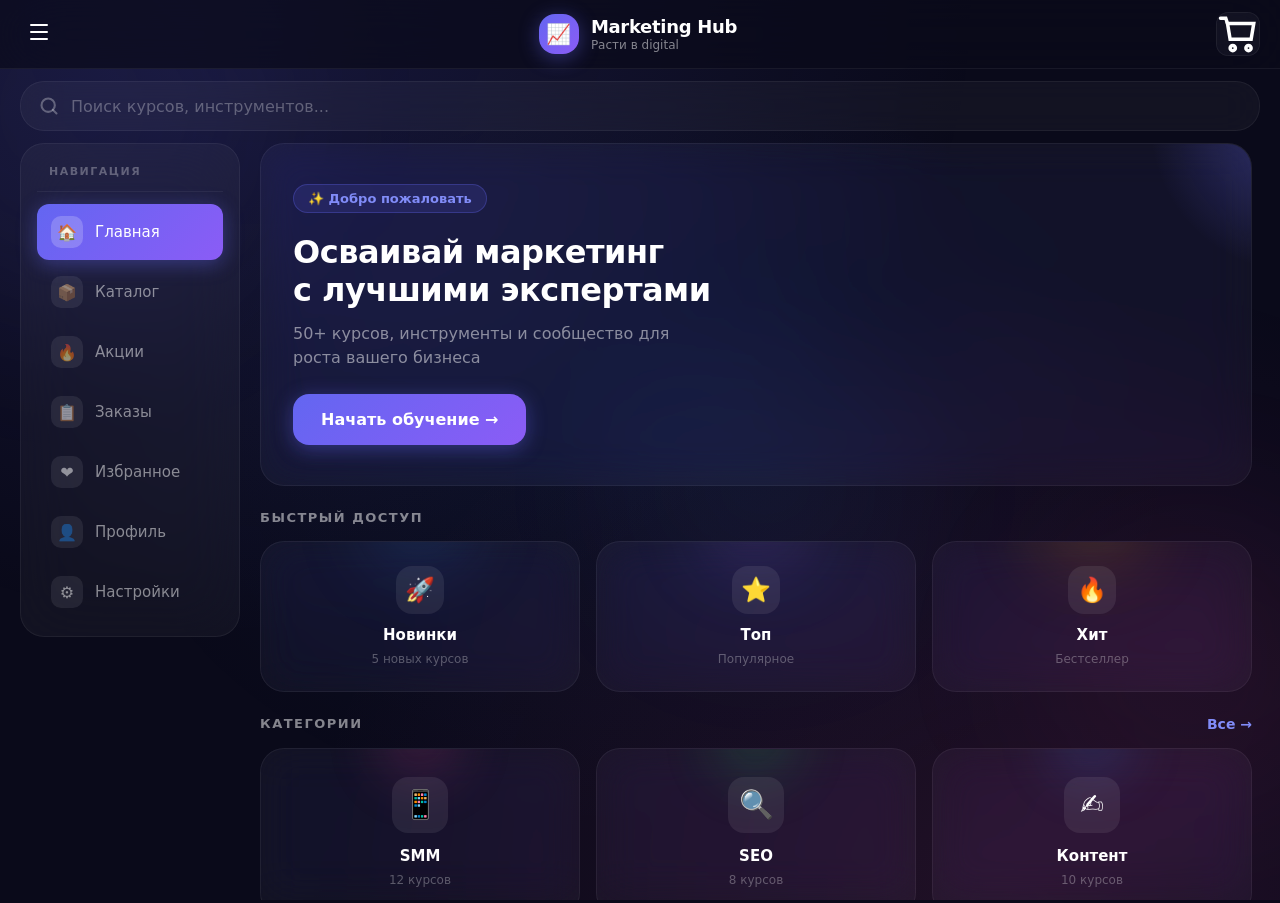
==== commit 2aefca1e: "Add files via upload" ====
--- a/index.html
+++ b/index.html
@@ -8,43 +8,83 @@
     <link rel="stylesheet" href="style.css">
 </head>
 <body>
-    <!-- Фоновый градиент -->
+    <!-- Animated background -->
     <div class="bg-gradient"></div>
-
-    <!-- Меню оверлей -->
+    <div class="bg-orb orb-1"></div>
+    <div class="bg-orb orb-2"></div>
+    <div class="bg-orb orb-3"></div>
+
+    <!-- Menu overlay -->
     <div class="menu-overlay" id="menuOverlay">
-        <div class="menu-panel">
+        <div class="menu-panel glass-panel">
             <button class="menu-close" id="menuClose">✕</button>
-            <h2>О Marketing Hub</h2>
+            <div class="menu-header">
+                <div class="menu-logo">📈</div>
+                <h2>Marketing Hub</h2>
+                <p>Расти в digital</p>
+            </div>
             <div class="menu-content">
-                <p><strong>Marketing Hub</strong> — это платформа для маркетологов, предпринимателей и всех, кто хочет расти в digital.</p>
+                <div class="menu-section">
+                    <h3>🎯 О платформе</h3>
+                    <p>Marketing Hub — это экосистема для маркетологов, предпринимателей и всех, кто хочет масштабировать бизнес через digital-каналы.</p>
+                </div>
                 
-                <h3>🎯 Что мы предлагаем</h3>
-                <ul>
-                    <li>📚 Курсы по SMM, SEO, контент-маркетингу</li>
-                    <li>🛠️ Инструменты для аналитики и автоматизации</li>
-                    <li>📊 Шаблоны стратегий и KPI</li>
-                    <li>🤝 Сообщество профессионалов</li>
-                </ul>
-                
-                <h3>📈 Наши цифры</h3>
-                <div class="stats-grid">
-                    <div class="stat-item">
-                        <span class="stat-num">50K+</span>
-                        <span class="stat-label">Студентов</span>
-                    </div>
-                    <div class="stat-item">
-                        <span class="stat-num">200+</span>
-                        <span class="stat-label">Курсов</span>
-                    </div>
-                    <div class="stat-item">
-                        <span class="stat-num">98%</span>
-                        <span class="stat-label">Успешных</span>
-                    </div>
-                </div>
-                
-                <h3>💡 Почему мы</h3>
-                <p>Мы собрали лучшие практики от топовых маркетологов мира. Каждый курс — это не теория, а готовые инструменты для роста вашего бизнеса.</p>
+                <div class="menu-section">
+                    <h3>📚 Что внутри</h3>
+                    <div class="menu-features">
+                        <div class="m-feature">
+                            <span class="mf-icon">🎓</span>
+                            <div>
+                                <strong>50+ курсов</strong>
+                                <span>SMM, SEO, таргет, аналитика</span>
+                            </div>
+                        </div>
+                        <div class="m-feature">
+                            <span class="mf-icon">🛠️</span>
+                            <div>
+                                <strong>Инструменты</strong>
+                                <span>Готовые шаблоны и чек-листы</span>
+                            </div>
+                        </div>
+                        <div class="m-feature">
+                            <span class="mf-icon">🤝</span>
+                            <div>
+                                <strong>Сообщество</strong>
+                                <span>Чат с экспертами</span>
+                            </div>
+                        </div>
+                        <div class="m-feature">
+                            <span class="mf-icon">📊</span>
+                            <div>
+                                <strong>Аналитика</strong>
+                                <span>KPI и отчёты</span>
+                            </div>
+                        </div>
+                    </div>
+                </div>
+
+                <div class="menu-section">
+                    <h3>📈 Наши цифры</h3>
+                    <div class="stats-grid">
+                        <div class="stat-item glass-mini">
+                            <span class="stat-num">50K+</span>
+                            <span class="stat-label">Студентов</span>
+                        </div>
+                        <div class="stat-item glass-mini">
+                            <span class="stat-num">200+</span>
+                            <span class="stat-label">Курсов</span>
+                        </div>
+                        <div class="stat-item glass-mini">
+                            <span class="stat-num">98%</span>
+                            <span class="stat-label">Успешных</span>
+                        </div>
+                    </div>
+                </div>
+
+                <div class="menu-section">
+                    <h3>💡 Почему мы</h3>
+                    <p>Каждый курс — это не теория, а готовые инструменты для роста вашего бизнеса от практикующих экспертов.</p>
+                </div>
                 
                 <div class="menu-footer">
                     <p>© 2026 Marketing Hub</p>
@@ -54,9 +94,9 @@
         </div>
     </div>
 
-    <!-- Корзина оверлей -->
+    <!-- Cart overlay -->
     <div class="cart-overlay" id="cartOverlay">
-        <div class="cart-panel">
+        <div class="cart-panel glass-panel">
             <div class="cart-header">
                 <h2>🛒 Корзина</h2>
                 <button class="cart-close" id="cartClose">✕</button>
@@ -69,10 +109,13 @@
                     <span>Итого:</span>
                     <span id="cartTotal">$0</span>
                 </div>
-                <button class="checkout-btn" id="checkoutBtn">Оформить заказ</button>
+                <button class="checkout-btn glass-btn primary" id="checkoutBtn">Оформить заказ</button>
             </div>
         </div>
     </div>
+
+    <!-- Toast -->
+    <div class="toast" id="toast"></div>
 
     <!-- Header -->
     <header class="glass-header">
@@ -83,14 +126,16 @@
                 <span></span>
             </button>
             <div class="header-center">
-                <div class="logo-circle">📈</div>
+                <div class="logo-circle">
+                    <span>📈</span>
+                </div>
                 <div class="header-text">
                     <h1>Marketing Hub</h1>
                     <p>Расти в digital</p>
                 </div>
             </div>
-            <button class="cart-btn" id="cartBtn">
-                <svg viewBox="0 0 24 24" fill="none" stroke="currentColor" stroke-width="2">
+            <button class="cart-btn glass-icon-btn" id="cartBtn">
+                <svg viewBox="0 0 24 24" fill="none" stroke="currentColor" stroke-width="2" stroke-linecap="round">
                     <path d="M6 6h15l-1.5 9h-12L6 6z"/>
                     <circle cx="9" cy="20" r="1.5"/>
                     <circle cx="18" cy="20" r="1.5"/>
@@ -101,15 +146,15 @@
         </div>
     </header>
 
-    <!-- Поиск -->
+    <!-- Search -->
     <div class="search-wrapper">
         <div class="search-glass">
-            <svg class="search-icon" viewBox="0 0 24 24" fill="none" stroke="currentColor" stroke-width="2.5">
+            <svg class="search-icon" viewBox="0 0 24 24" fill="none" stroke="currentColor" stroke-width="2.5" stroke-linecap="round">
                 <circle cx="11" cy="11" r="8"/>
                 <path d="m21 21-4.35-4.35"/>
             </svg>
             <input type="text" id="searchInput" placeholder="Поиск курсов, инструментов...">
-            <button class="clear-btn" id="clearBtn">×</button>
+            <button class="clear-btn" id="clearBtn">✕</button>
         </div>
     </div>
 
@@ -117,130 +162,173 @@
     <div class="main-layout">
         <!-- Sidebar -->
         <nav class="sidebar-glass">
+            <div class="sidebar-header">
+                <span>Навигация</span>
+            </div>
             <button class="nav-item active" data-tab="home">
-                <div class="nav-icon">🏠</div>
+                <div class="nav-icon-bg">🏠</div>
                 <span>Главная</span>
             </button>
             <button class="nav-item" data-tab="catalog">
-                <div class="nav-icon">📦</div>
+                <div class="nav-icon-bg">📦</div>
                 <span>Каталог</span>
             </button>
             <button class="nav-item" data-tab="deals">
-                <div class="nav-icon">🔥</div>
+                <div class="nav-icon-bg">🔥</div>
                 <span>Акции</span>
             </button>
             <button class="nav-item" data-tab="orders">
-                <div class="nav-icon">📋</div>
+                <div class="nav-icon-bg">📋</div>
                 <span>Заказы</span>
             </button>
             <button class="nav-item" data-tab="favorites">
-                <div class="nav-icon">❤️</div>
+                <div class="nav-icon-bg">❤️</div>
                 <span>Избранное</span>
             </button>
             <button class="nav-item" data-tab="profile">
-                <div class="nav-icon">👤</div>
+                <div class="nav-icon-bg">👤</div>
                 <span>Профиль</span>
             </button>
             <button class="nav-item" data-tab="settings">
-                <div class="nav-icon">⚙️</div>
+                <div class="nav-icon-bg">⚙️</div>
                 <span>Настройки</span>
             </button>
         </nav>
 
         <!-- Content -->
         <main class="content-area">
-            <!-- Главная -->
+            <!-- Home -->
             <div id="tab-home" class="tab-content active">
-                <div class="welcome-card glass-card">
-                    <div class="card-glow"></div>
-                    <h2>Добро пожаловать!</h2>
-                    <p>Осваивай маркетинг с лучшими курсами и инструментами</p>
+                <div class="welcome-card glass-card hero">
+                    <div class="hero-glow"></div>
+                    <div class="hero-badge">✨ Добро пожаловать</div>
+                    <h2>Осваивай маркетинг<br>с лучшими экспертами</h2>
+                    <p>50+ курсов, инструменты и сообщество для роста вашего бизнеса</p>
+                    <button class="hero-btn glass-btn primary" onclick="router.navigateTo('catalog')">
+                        Начать обучение →
+                    </button>
                 </div>
                 
-                <div class="section-title">Быстрый доступ</div>
+                <div class="section-header">
+                    <h3 class="section-title">Быстрый доступ</h3>
+                </div>
                 <div class="cards-grid">
                     <div class="glass-card mini clickable" data-action="new">
-                        <div class="card-icon">🚀</div>
+                        <div class="mini-glow blue"></div>
+                        <div class="card-icon-bg">🚀</div>
                         <span>Новинки</span>
+                        <small>5 новых курсов</small>
                     </div>
                     <div class="glass-card mini clickable" data-action="top">
-                        <div class="card-icon">⭐</div>
+                        <div class="mini-glow purple"></div>
+                        <div class="card-icon-bg">⭐</div>
                         <span>Топ</span>
+                        <small>Популярное</small>
                     </div>
                     <div class="glass-card mini clickable" data-action="hit">
-                        <div class="card-icon">🔥</div>
+                        <div class="mini-glow orange"></div>
+                        <div class="card-icon-bg">🔥</div>
                         <span>Хит</span>
-                    </div>
-                </div>
-
-                <div class="section-title">Категории</div>
+                        <small>Бестселлер</small>
+                    </div>
+                </div>
+
+                <div class="section-header">
+                    <h3 class="section-title">Категории</h3>
+                    <span class="section-link" onclick="router.navigateTo('catalog')">Все →</span>
+                </div>
                 <div class="category-grid">
                     <div class="category-card glass-card" data-cat="smm">
-                        <div class="cat-icon">📱</div>
+                        <div class="cat-glow pink"></div>
+                        <div class="cat-icon-bg">📱</div>
                         <span>SMM</span>
+                        <small>12 курсов</small>
                     </div>
                     <div class="category-card glass-card" data-cat="seo">
-                        <div class="cat-icon">🔍</div>
+                        <div class="cat-glow green"></div>
+                        <div class="cat-icon-bg">🔍</div>
                         <span>SEO</span>
+                        <small>8 курсов</small>
                     </div>
                     <div class="category-card glass-card" data-cat="content">
-                        <div class="cat-icon">✍️</div>
+                        <div class="cat-glow blue"></div>
+                        <div class="cat-icon-bg">✍️</div>
                         <span>Контент</span>
+                        <small>10 курсов</small>
                     </div>
                     <div class="category-card glass-card" data-cat="ads">
-                        <div class="cat-icon">🎯</div>
+                        <div class="cat-glow red"></div>
+                        <div class="cat-icon-bg">🎯</div>
                         <span>Реклама</span>
+                        <small>15 курсов</small>
                     </div>
                     <div class="category-card glass-card" data-cat="analytics">
-                        <div class="cat-icon">📊</div>
+                        <div class="cat-glow purple"></div>
+                        <div class="cat-icon-bg">📊</div>
                         <span>Аналитика</span>
+                        <small>7 курсов</small>
                     </div>
                     <div class="category-card glass-card" data-cat="email">
-                        <div class="cat-icon">📧</div>
+                        <div class="cat-glow yellow"></div>
+                        <div class="cat-icon-bg">📧</div>
                         <span>Email</span>
-                    </div>
-                </div>
-            </div>
-
-            <!-- Каталог -->
+                        <small>6 курсов</small>
+                    </div>
+                </div>
+            </div>
+
+            <!-- Catalog -->
             <div id="tab-catalog" class="tab-content">
-                <div class="section-title">Все курсы</div>
+                <div class="section-header">
+                    <h3 class="section-title">Все курсы</h3>
+                    <span class="section-count" id="catalogCount">9 курсов</span>
+                </div>
                 <div class="items-list" id="catalogItems"></div>
             </div>
 
-            <!-- Акции -->
+            <!-- Deals -->
             <div id="tab-deals" class="tab-content">
-                <div class="section-title">🔥 Горячие акции</div>
+                <div class="section-header">
+                    <h3 class="section-title">🔥 Горячие акции</h3>
+                </div>
                 <div class="deals-banner glass-card">
+                    <div class="deal-glow"></div>
                     <div class="deal-badge">-50%</div>
-                    <h3>Полный пакет Digital Marketing</h3>
+                    <h3>Полный пакет<br>Digital Marketing</h3>
                     <p>Все курсы + инструменты + сертификат</p>
                     <div class="deal-price">
                         <span class="old">$199</span>
                         <span class="new">$99</span>
                     </div>
-                    <button class="add-to-cart" data-id="deal1" data-name="Полный пакет Digital Marketing" data-price="99">В корзину</button>
+                    <button class="add-to-cart glass-btn primary" data-id="deal1" data-name="Полный пакет Digital Marketing" data-price="99">
+                        В корзину
+                    </button>
                 </div>
                 <div class="items-list" id="dealsItems"></div>
             </div>
 
-            <!-- Заказы -->
+            <!-- Orders -->
             <div id="tab-orders" class="tab-content">
-                <div class="section-title">📋 Мои заказы</div>
+                <div class="section-header">
+                    <h3 class="section-title">📋 Мои заказы</h3>
+                </div>
                 <div class="orders-list" id="ordersList">
-                    <div class="empty-state">
+                    <div class="empty-state glass-card">
                         <div class="empty-icon">📋</div>
                         <h3>Пока нет заказов</h3>
                         <p>Сделай первый шаг к росту!</p>
-                    </div>
-                </div>
-            </div>
-
-            <!-- Избранное -->
+                        <button class="glass-btn" onclick="router.navigateTo('catalog')">В каталог</button>
+                    </div>
+                </div>
+            </div>
+
+            <!-- Favorites -->
             <div id="tab-favorites" class="tab-content">
-                <div class="section-title">❤️ Избранное</div>
+                <div class="section-header">
+                    <h3 class="section-title">❤️ Избранное</h3>
+                </div>
                 <div class="items-list" id="favoritesItems">
-                    <div class="empty-state">
+                    <div class="empty-state glass-card">
                         <div class="empty-icon">❤️</div>
                         <h3>Пока пусто</h3>
                         <p>Добавляй курсы в избранное</p>
@@ -248,39 +336,45 @@
                 </div>
             </div>
 
-            <!-- Профиль -->
+            <!-- Profile -->
             <div id="tab-profile" class="tab-content">
                 <div class="profile-section" id="profileLogin">
                     <div class="glass-card login-card">
+                        <div class="login-glow"></div>
                         <div class="login-icon">👤</div>
                         <h3>Вход в профиль</h3>
                         <p>Введите данные для входа или создайте новый аккаунт</p>
-                        <input type="text" id="loginUsername" placeholder="Никнейм">
-                        <input type="password" id="loginPassword" placeholder="Пароль">
-                        <button class="login-btn" id="loginBtn">Войти</button>
-                        <button class="register-btn" id="registerBtn">Создать аккаунт</button>
+                        <div class="input-group">
+                            <input type="text" id="loginUsername" placeholder="Никнейм">
+                        </div>
+                        <div class="input-group">
+                            <input type="password" id="loginPassword" placeholder="Пароль">
+                        </div>
+                        <button class="glass-btn primary" id="loginBtn">Войти</button>
+                        <button class="glass-btn secondary" id="registerBtn">Создать аккаунт</button>
                     </div>
                 </div>
 
                 <div class="profile-section hidden" id="profileView">
                     <div class="profile-card glass-card">
+                        <div class="profile-glow"></div>
                         <div class="avatar-wrapper">
                             <div class="avatar" id="profileAvatar">👤</div>
-                            <button class="avatar-edit" id="avatarEdit">📷</button>
+                            <button class="avatar-edit glass-icon-btn" id="avatarEdit">📷</button>
                             <input type="file" id="avatarInput" accept="image/*" hidden>
                         </div>
                         <h3 id="profileName">Пользователь</h3>
                         <p id="profileUsername">@username</p>
                         <div class="profile-stats">
-                            <div class="p-stat">
+                            <div class="p-stat glass-mini">
                                 <span id="statCourses">0</span>
                                 <small>Курсов</small>
                             </div>
-                            <div class="p-stat">
+                            <div class="p-stat glass-mini">
                                 <span id="statOrders">0</span>
                                 <small>Заказов</small>
                             </div>
-                            <div class="p-stat">
+                            <div class="p-stat glass-mini">
                                 <span id="statFav">0</span>
                                 <small>Избранных</small>
                             </div>
@@ -288,7 +382,7 @@
                     </div>
 
                     <div class="glass-card edit-card">
-                        <h4>Редактировать профиль</h4>
+                        <h4>✏️ Редактировать профиль</h4>
                         <div class="edit-field">
                             <label>Никнейм</label>
                             <input type="text" id="editNickname" placeholder="Новый никнейм">
@@ -301,19 +395,21 @@
                             <label>О себе</label>
                             <textarea id="editBio" placeholder="Расскажите о себе..."></textarea>
                         </div>
-                        <button class="save-btn" id="saveProfileBtn">Сохранить</button>
-                        <button class="logout-btn" id="logoutBtn">Выйти</button>
-                    </div>
-                </div>
-            </div>
-
-            <!-- Настройки -->
+                        <button class="glass-btn primary" id="saveProfileBtn">💾 Сохранить</button>
+                        <button class="glass-btn danger" id="logoutBtn">🚪 Выйти</button>
+                    </div>
+                </div>
+            </div>
+
+            <!-- Settings -->
             <div id="tab-settings" class="tab-content">
-                <div class="section-title">⚙️ Настройки</div>
+                <div class="section-header">
+                    <h3 class="section-title">⚙️ Настройки</h3>
+                </div>
                 <div class="settings-list">
                     <div class="setting-item glass-card">
                         <div class="setting-info">
-                            <span class="setting-icon">🔔</span>
+                            <div class="setting-icon-bg">🔔</div>
                             <div>
                                 <h4>Уведомления</h4>
                                 <p>Push и email уведомления</p>
@@ -326,7 +422,7 @@
                     </div>
                     <div class="setting-item glass-card">
                         <div class="setting-info">
-                            <span class="setting-icon">🌙</span>
+                            <div class="setting-icon-bg">🌙</div>
                             <div>
                                 <h4>Тёмная тема</h4>
                                 <p>Тёмный режим интерфейса</p>
@@ -339,7 +435,7 @@
                     </div>
                     <div class="setting-item glass-card">
                         <div class="setting-info">
-                            <span class="setting-icon">🌐</span>
+                            <div class="setting-icon-bg">🌐</div>
                             <div>
                                 <h4>Язык</h4>
                                 <p>Русский</p>
@@ -349,7 +445,7 @@
                     </div>
                     <div class="setting-item glass-card">
                         <div class="setting-info">
-                            <span class="setting-icon">🔒</span>
+                            <div class="setting-icon-bg">🔒</div>
                             <div>
                                 <h4>Безопасность</h4>
                                 <p>Смена пароля, 2FA</p>
@@ -363,31 +459,28 @@
     </div>
 
     <!-- Mobile Nav -->
-    <nav class="mobile-nav">
+    <nav class="mobile-nav glass-panel">
         <button class="mob-item active" data-tab="home">
-            <span>🏠</span>
+            <div class="mob-icon">🏠</div>
             <small>Главная</small>
         </button>
         <button class="mob-item" data-tab="catalog">
-            <span>📦</span>
+            <div class="mob-icon">📦</div>
             <small>Каталог</small>
         </button>
         <button class="mob-item" data-tab="deals">
-            <span>🔥</span>
+            <div class="mob-icon">🔥</div>
             <small>Акции</small>
         </button>
         <button class="mob-item" data-tab="cart">
-            <span>🛒</span>
+            <div class="mob-icon">🛒</div>
             <small>Корзина</small>
         </button>
         <button class="mob-item" data-tab="profile">
-            <span>👤</span>
+            <div class="mob-icon">👤</div>
             <small>Профиль</small>
         </button>
     </nav>
-
-    <!-- Toast -->
-    <div class="toast" id="toast"></div>
 
     <script src="app.js"></script>
     <script src="router.js"></script>
--- a/style.css
+++ b/style.css
@@ -1,4 +1,218 @@
-/* === MENU === */
+/* === RESET & BASE === */
+* {
+    margin: 0;
+    padding: 0;
+    box-sizing: border-box;
+    -webkit-tap-highlight-color: transparent;
+}
+
+:root {
+    --bg: #0a0a1a;
+    --bg-secondary: #12122a;
+    --surface: rgba(255, 255, 255, 0.04);
+    --surface-hover: rgba(255, 255, 255, 0.08);
+    --surface-active: rgba(255, 255, 255, 0.12);
+    --border: rgba(255, 255, 255, 0.06);
+    --border-hover: rgba(255, 255, 255, 0.12);
+    --text: #ffffff;
+    --text-secondary: rgba(255, 255, 255, 0.5);
+    --text-tertiary: rgba(255, 255, 255, 0.3);
+    --accent: #6366f1;
+    --accent-light: #818cf8;
+    --accent-glow: rgba(99, 102, 241, 0.4);
+    --success: #22c55e;
+    --danger: #ef4444;
+    --warning: #f59e0b;
+    --radius: 24px;
+    --radius-lg: 32px;
+    --radius-sm: 16px;
+    --radius-xs: 12px;
+    --shadow: 0 8px 32px rgba(0, 0, 0, 0.4);
+    --shadow-glow: 0 0 40px rgba(99, 102, 241, 0.15);
+}
+
+html, body {
+    height: 100%;
+    overflow: hidden;
+}
+
+body {
+    font-family: -apple-system, BlinkMacSystemFont, 'SF Pro Display', 'Segoe UI', system-ui, sans-serif;
+    background: var(--bg);
+    color: var(--text);
+    position: relative;
+    -webkit-font-smoothing: antialiased;
+}
+
+/* === ANIMATED BACKGROUND === */
+.bg-gradient {
+    position: fixed;
+    inset: 0;
+    background: 
+        radial-gradient(ellipse at 20% 0%, rgba(99, 102, 241, 0.15) 0%, transparent 50%),
+        radial-gradient(ellipse at 80% 100%, rgba(236, 72, 153, 0.1) 0%, transparent 50%),
+        radial-gradient(ellipse at 50% 50%, rgba(59, 130, 246, 0.05) 0%, transparent 60%);
+    pointer-events: none;
+    z-index: 0;
+}
+
+.bg-orb {
+    position: fixed;
+    border-radius: 50%;
+    filter: blur(80px);
+    pointer-events: none;
+    z-index: 0;
+    animation: orbFloat 20s ease-in-out infinite;
+}
+
+.orb-1 {
+    width: 400px;
+    height: 400px;
+    background: rgba(99, 102, 241, 0.08);
+    top: -10%;
+    left: -10%;
+    animation-delay: 0s;
+}
+
+.orb-2 {
+    width: 300px;
+    height: 300px;
+    background: rgba(236, 72, 153, 0.06);
+    bottom: 10%;
+    right: -5%;
+    animation-delay: -7s;
+}
+
+.orb-3 {
+    width: 250px;
+    height: 250px;
+    background: rgba(59, 130, 246, 0.06);
+    top: 40%;
+    left: 50%;
+    animation-delay: -14s;
+}
+
+@keyframes orbFloat {
+    0%, 100% { transform: translate(0, 0) scale(1); }
+    33% { transform: translate(30px, -30px) scale(1.1); }
+    66% { transform: translate(-20px, 20px) scale(0.9); }
+}
+
+/* === GLASS PANEL BASE === */
+.glass-panel {
+    background: rgba(18, 18, 42, 0.85);
+    backdrop-filter: blur(40px) saturate(180%);
+    -webkit-backdrop-filter: blur(40px) saturate(180%);
+    border: 1px solid var(--border);
+}
+
+.glass-card {
+    background: var(--surface);
+    backdrop-filter: blur(20px) saturate(150%);
+    -webkit-backdrop-filter: blur(20px) saturate(150%);
+    border: 1px solid var(--border);
+    border-radius: var(--radius);
+    transition: all 0.3s cubic-bezier(0.4, 0, 0.2, 1);
+}
+
+.glass-card:hover {
+    border-color: var(--border-hover);
+    transform: translateY(-2px);
+    box-shadow: var(--shadow);
+}
+
+.glass-mini {
+    background: var(--surface);
+    backdrop-filter: blur(10px);
+    border: 1px solid var(--border);
+    border-radius: var(--radius-sm);
+}
+
+.glass-btn {
+    padding: 14px 24px;
+    border-radius: var(--radius-sm);
+    border: 1px solid var(--border);
+    background: var(--surface);
+    color: var(--text);
+    font-size: 15px;
+    font-weight: 600;
+    cursor: pointer;
+    transition: all 0.25s ease;
+    font-family: inherit;
+    display: inline-flex;
+    align-items: center;
+    justify-content: center;
+    gap: 8px;
+}
+
+.glass-btn:hover {
+    background: var(--surface-hover);
+    border-color: var(--border-hover);
+    transform: translateY(-1px);
+}
+
+.glass-btn.primary {
+    background: linear-gradient(135deg, var(--accent), #8b5cf6);
+    border: none;
+    box-shadow: 0 4px 20px var(--accent-glow);
+}
+
+.glass-btn.primary:hover {
+    transform: translateY(-2px);
+    box-shadow: 0 8px 30px var(--accent-glow);
+}
+
+.glass-btn.secondary {
+    background: var(--surface-hover);
+    border: 1px solid var(--border);
+}
+
+.glass-btn.danger {
+    background: rgba(239, 68, 68, 0.1);
+    border: 1px solid rgba(239, 68, 68, 0.3);
+    color: #fca5a5;
+}
+
+.glass-icon-btn {
+    width: 44px;
+    height: 44px;
+    border-radius: var(--radius-xs);
+    border: 1px solid var(--border);
+    background: var(--surface);
+    color: var(--text);
+    cursor: pointer;
+    display: flex;
+    align-items: center;
+    justify-content: center;
+    transition: all 0.2s;
+    backdrop-filter: blur(10px);
+}
+
+.glass-icon-btn:hover {
+    background: var(--surface-hover);
+    border-color: var(--border-hover);
+}
+
+/* === HEADER === */
+.glass-header {
+    position: relative;
+    z-index: 10;
+    padding: 12px 20px;
+    background: rgba(10, 10, 26, 0.7);
+    backdrop-filter: blur(30px);
+    -webkit-backdrop-filter: blur(30px);
+    border-bottom: 1px solid var(--border);
+}
+
+.header-content {
+    display: flex;
+    align-items: center;
+    gap: 12px;
+    max-width: 1400px;
+    margin: 0 auto;
+}
+
+/* Menu button */
 .menu-btn {
     width: 40px;
     height: 40px;
@@ -8,8 +222,8 @@
     display: flex;
     flex-direction: column;
     gap: 5px;
-    padding: 8px;
-    border-radius: 10px;
+    padding: 10px;
+    border-radius: var(--radius-xs);
     transition: background 0.2s;
 }
 
@@ -19,11 +233,11 @@
 
 .menu-btn span {
     display: block;
-    width: 20px;
+    width: 18px;
     height: 2px;
     background: var(--text);
     border-radius: 2px;
-    transition: all 0.3s;
+    transition: all 0.3s cubic-bezier(0.4, 0, 0.2, 1);
 }
 
 .menu-btn.active span:nth-child(1) {
@@ -32,522 +246,828 @@
 
 .menu-btn.active span:nth-child(2) {
     opacity: 0;
+    transform: translateX(-10px);
 }
 
 .menu-btn.active span:nth-child(3) {
     transform: rotate(-45deg) translate(5px, -5px);
 }
 
-.menu-overlay {
-    position: fixed;
-    inset: 0;
-    background: rgba(0,0,0,0.6);
-    backdrop-filter: blur(10px);
-    z-index: 1000;
+/* Header center */
+.header-center {
+    display: flex;
+    align-items: center;
+    gap: 12px;
+    flex: 1;
+    justify-content: center;
+}
+
+.logo-circle {
+    width: 40px;
+    height: 40px;
+    border-radius: var(--radius-sm);
+    background: linear-gradient(135deg, var(--accent), #8b5cf6);
+    display: flex;
+    align-items: center;
+    justify-content: center;
+    font-size: 20px;
+    box-shadow: 0 4px 20px var(--accent-glow);
+    flex-shrink: 0;
+}
+
+.header-text h1 {
+    font-size: 18px;
+    font-weight: 700;
+    letter-spacing: -0.3px;
+    line-height: 1.2;
+}
+
+.header-text p {
+    font-size: 12px;
+    color: var(--text-secondary);
+    margin-top: 1px;
+    font-weight: 500;
+}
+
+/* === SEARCH === */
+.search-wrapper {
+    position: relative;
+    z-index: 10;
+    padding: 12px 20px;
+    max-width: 1400px;
+    margin: 0 auto;
+}
+
+.search-glass {
+    display: flex;
+    align-items: center;
+    gap: 12px;
+    padding: 14px 18px;
+    background: var(--surface);
+    backdrop-filter: blur(20px);
+    border: 1px solid var(--border);
+    border-radius: var(--radius);
+    transition: all 0.3s ease;
+}
+
+.search-glass:focus-within {
+    border-color: var(--accent-light);
+    box-shadow: 0 0 0 3px rgba(99, 102, 241, 0.15), 0 4px 20px rgba(99, 102, 241, 0.1);
+}
+
+.search-icon {
+    width: 20px;
+    height: 20px;
+    color: var(--text-tertiary);
+    flex-shrink: 0;
+}
+
+#searchInput {
+    flex: 1;
+    background: none;
+    border: none;
+    color: var(--text);
+    font-size: 16px;
+    outline: none;
+    font-family: inherit;
+}
+
+#searchInput::placeholder {
+    color: var(--text-tertiary);
+}
+
+.clear-btn {
+    width: 24px;
+    height: 24px;
+    border-radius: 50%;
+    border: none;
+    background: var(--surface-hover);
+    color: var(--text-secondary);
+    font-size: 14px;
+    cursor: pointer;
     display: none;
-    align-items: flex-start;
-    justify-content: flex-start;
-}
-
-.menu-overlay.active {
-    display: flex;
-}
-
-.menu-panel {
-    width: 320px;
-    max-width: 85%;
-    height: 100%;
-    background: var(--bg);
-    border-right: 1px solid var(--border);
-    padding: 24px;
-    overflow-y: auto;
-    animation: slideIn 0.3s ease;
-}
-
-@keyframes slideIn {
-    from { transform: translateX(-100%); }
-    to { transform: translateX(0); }
-}
-
-.menu-close {
-    position: absolute;
-    top: 16px;
-    right: 16px;
+    align-items: center;
+    justify-content: center;
+    transition: all 0.2s;
+}
+
+.clear-btn.visible {
+    display: flex;
+}
+
+.clear-btn:hover {
+    background: rgba(255,255,255,0.15);
+    color: var(--text);
+}
+
+/* === MAIN LAYOUT === */
+.main-layout {
+    display: flex;
+    height: calc(100vh - 140px);
+    position: relative;
+    z-index: 5;
+    padding: 0 20px;
+    gap: 20px;
+    max-width: 1400px;
+    margin: 0 auto;
+}
+
+/* === SIDEBAR === */
+.sidebar-glass {
+    width: 220px;
+    display: flex;
+    flex-direction: column;
+    gap: 4px;
+    padding: 16px;
+    background: var(--surface);
+    backdrop-filter: blur(30px);
+    border: 1px solid var(--border);
+    border-radius: var(--radius);
+    height: fit-content;
+    position: sticky;
+    top: 0;
+}
+
+.sidebar-header {
+    padding: 0 12px 12px;
+    margin-bottom: 8px;
+    border-bottom: 1px solid var(--border);
+}
+
+.sidebar-header span {
+    font-size: 11px;
+    font-weight: 600;
+    text-transform: uppercase;
+    letter-spacing: 1.5px;
+    color: var(--text-tertiary);
+}
+
+.nav-item {
+    display: flex;
+    align-items: center;
+    gap: 12px;
+    padding: 12px 14px;
+    border: none;
+    border-radius: var(--radius-xs);
+    background: transparent;
+    color: var(--text-secondary);
+    font-size: 15px;
+    font-weight: 500;
+    cursor: pointer;
+    transition: all 0.25s cubic-bezier(0.4, 0, 0.2, 1);
+    position: relative;
+    font-family: inherit;
+}
+
+.nav-item:hover {
+    background: var(--surface-hover);
+    color: var(--text);
+}
+
+.nav-item.active {
+    background: linear-gradient(135deg, var(--accent), #8b5cf6);
+    color: white;
+    box-shadow: 0 4px 20px var(--accent-glow);
+}
+
+.nav-item.active .nav-icon-bg {
+    background: rgba(255,255,255,0.2);
+}
+
+.nav-icon-bg {
     width: 32px;
     height: 32px;
+    border-radius: 10px;
+    background: var(--surface-hover);
+    display: flex;
+    align-items: center;
+    justify-content: center;
+    font-size: 16px;
+    transition: all 0.25s;
+}
+
+/* === CONTENT === */
+.content-area {
+    flex: 1;
+    overflow-y: auto;
+    padding-bottom: 20px;
+    padding-right: 8px;
+}
+
+.content-area::-webkit-scrollbar {
+    width: 6px;
+}
+
+.content-area::-webkit-scrollbar-track {
+    background: transparent;
+}
+
+.content-area::-webkit-scrollbar-thumb {
+    background: var(--surface-hover);
+    border-radius: 3px;
+}
+
+/* === TABS === */
+.tab-content {
+    display: none;
+    animation: fadeIn 0.5s cubic-bezier(0.4, 0, 0.2, 1);
+}
+
+.tab-content.active {
+    display: block;
+}
+
+@keyframes fadeIn {
+    from { opacity: 0; transform: translateY(20px); }
+    to { opacity: 1; transform: translateY(0); }
+}
+
+/* === SECTION HEADER === */
+.section-header {
+    display: flex;
+    align-items: center;
+    justify-content: space-between;
+    margin-bottom: 16px;
+    margin-top: 24px;
+}
+
+.section-header:first-child {
+    margin-top: 0;
+}
+
+.section-title {
+    font-size: 13px;
+    font-weight: 700;
+    text-transform: uppercase;
+    letter-spacing: 1.5px;
+    color: var(--text-secondary);
+}
+
+.section-link {
+    font-size: 14px;
+    color: var(--accent-light);
+    cursor: pointer;
+    font-weight: 600;
+    transition: all 0.2s;
+}
+
+.section-link:hover {
+    color: var(--text);
+}
+
+.section-count {
+    font-size: 13px;
+    color: var(--text-tertiary);
+    font-weight: 500;
+}
+
+/* === HERO CARD === */
+.welcome-card.hero {
+    padding: 40px 32px;
+    position: relative;
+    overflow: hidden;
+    margin-bottom: 8px;
+}
+
+.hero-glow {
+    position: absolute;
+    top: -50%;
+    right: -20%;
+    width: 300px;
+    height: 300px;
+    background: radial-gradient(circle, var(--accent-glow), transparent 70%);
+    pointer-events: none;
+}
+
+.hero-badge {
+    display: inline-block;
+    padding: 6px 14px;
+    background: rgba(99, 102, 241, 0.15);
+    border: 1px solid rgba(99, 102, 241, 0.3);
+    border-radius: 20px;
+    font-size: 13px;
+    font-weight: 600;
+    color: var(--accent-light);
+    margin-bottom: 20px;
+    position: relative;
+}
+
+.welcome-card.hero h2 {
+    font-size: 32px;
+    font-weight: 800;
+    line-height: 1.2;
+    margin-bottom: 12px;
+    letter-spacing: -0.5px;
+    position: relative;
+}
+
+.welcome-card.hero p {
+    color: var(--text-secondary);
+    font-size: 16px;
+    line-height: 1.5;
+    margin-bottom: 24px;
+    max-width: 400px;
+    position: relative;
+}
+
+.hero-btn {
+    position: relative;
+    padding: 16px 28px;
+    font-size: 16px;
+}
+
+/* === CARDS GRID === */
+.cards-grid {
+    display: grid;
+    grid-template-columns: repeat(3, 1fr);
+    gap: 16px;
+}
+
+.glass-card.mini {
+    padding: 24px 16px;
+    text-align: center;
+    cursor: pointer;
+    position: relative;
+    overflow: hidden;
+}
+
+.mini-glow {
+    position: absolute;
+    top: -50%;
+    left: 50%;
+    transform: translateX(-50%);
+    width: 100px;
+    height: 100px;
     border-radius: 50%;
+    filter: blur(40px);
+    pointer-events: none;
+    opacity: 0.5;
+}
+
+.mini-glow.blue { background: rgba(59, 130, 246, 0.4); }
+.mini-glow.purple { background: rgba(139, 92, 246, 0.4); }
+.mini-glow.orange { background: rgba(245, 158, 11, 0.4); }
+
+.card-icon-bg {
+    width: 48px;
+    height: 48px;
+    border-radius: var(--radius-sm);
+    background: var(--surface-hover);
+    display: flex;
+    align-items: center;
+    justify-content: center;
+    font-size: 24px;
+    margin: 0 auto 12px;
+    position: relative;
+}
+
+.glass-card.mini span {
+    display: block;
+    font-size: 15px;
+    font-weight: 600;
+    margin-bottom: 4px;
+    position: relative;
+}
+
+.glass-card.mini small {
+    font-size: 12px;
+    color: var(--text-tertiary);
+    position: relative;
+}
+
+/* === CATEGORY GRID === */
+.category-grid {
+    display: grid;
+    grid-template-columns: repeat(3, 1fr);
+    gap: 16px;
+}
+
+.category-card {
+    padding: 28px 20px;
+    text-align: center;
+    cursor: pointer;
+    position: relative;
+    overflow: hidden;
+}
+
+.cat-glow {
+    position: absolute;
+    top: -30%;
+    left: 50%;
+    transform: translateX(-50%);
+    width: 80px;
+    height: 80px;
+    border-radius: 50%;
+    filter: blur(30px);
+    pointer-events: none;
+    opacity: 0.4;
+}
+
+.cat-glow.pink { background: rgba(236, 72, 153, 0.5); }
+.cat-glow.green { background: rgba(34, 197, 94, 0.5); }
+.cat-glow.blue { background: rgba(59, 130, 246, 0.5); }
+.cat-glow.red { background: rgba(239, 68, 68, 0.5); }
+.cat-glow.purple { background: rgba(139, 92, 246, 0.5); }
+.cat-glow.yellow { background: rgba(245, 158, 11, 0.5); }
+
+.cat-icon-bg {
+    width: 56px;
+    height: 56px;
+    border-radius: var(--radius-sm);
+    background: var(--surface-hover);
+    display: flex;
+    align-items: center;
+    justify-content: center;
+    font-size: 28px;
+    margin: 0 auto 14px;
+    position: relative;
+}
+
+.category-card span {
+    display: block;
+    font-size: 15px;
+    font-weight: 600;
+    margin-bottom: 4px;
+    position: relative;
+}
+
+.category-card small {
+    font-size: 12px;
+    color: var(--text-tertiary);
+    position: relative;
+}
+
+/* === ITEMS LIST === */
+.items-list {
+    display: flex;
+    flex-direction: column;
+    gap: 12px;
+}
+
+.glass-card.item {
+    display: flex;
+    align-items: center;
+    gap: 16px;
+    padding: 20px;
+    cursor: pointer;
+}
+
+.item-image {
+    width: 56px;
+    height: 56px;
+    border-radius: var(--radius-sm);
+    background: linear-gradient(135deg, var(--accent), #8b5cf6);
+    display: flex;
+    align-items: center;
+    justify-content: center;
+    font-size: 28px;
+    flex-shrink: 0;
+    box-shadow: 0 4px 15px var(--accent-glow);
+}
+
+.item-info {
+    flex: 1;
+    min-width: 0;
+}
+
+.item-info h3 {
+    font-size: 16px;
+    font-weight: 600;
+    margin-bottom: 4px;
+    display: flex;
+    align-items: center;
+    gap: 8px;
+    flex-wrap: wrap;
+}
+
+.item-badge {
+    display: inline-block;
+    padding: 2px 8px;
+    background: rgba(99, 102, 241, 0.15);
+    border: 1px solid rgba(99, 102, 241, 0.3);
+    border-radius: 6px;
+    font-size: 11px;
+    font-weight: 600;
+    color: var(--accent-light);
+}
+
+.item-info p {
+    font-size: 14px;
+    color: var(--text-secondary);
+    line-height: 1.4;
+}
+
+.item-price {
+    font-size: 18px;
+    font-weight: 700;
+    color: var(--accent-light);
+    flex-shrink: 0;
+}
+
+.item-actions {
+    display: flex;
+    gap: 8px;
+    margin-top: 12px;
+    width: 100%;
+}
+
+.item-btn {
+    flex: 1;
+    padding: 10px 16px;
+    border-radius: var(--radius-xs);
     border: none;
-    background: var(--surface);
-    color: var(--text);
-    font-size: 18px;
+    font-size: 14px;
+    font-weight: 600;
     cursor: pointer;
-}
-
-.menu-panel h2 {
-    font-size: 22px;
+    transition: all 0.2s;
+    display: flex;
+    align-items: center;
+    justify-content: center;
+    gap: 6px;
+    font-family: inherit;
+}
+
+.btn-cart {
+    background: linear-gradient(135deg, var(--accent), #8b5cf6);
+    color: white;
+    box-shadow: 0 4px 15px var(--accent-glow);
+}
+
+.btn-cart:hover {
+    transform: translateY(-1px);
+    box-shadow: 0 6px 20px var(--accent-glow);
+}
+
+.btn-fav {
+    background: var(--surface-hover);
+    color: var(--text-secondary);
+    border: 1px solid var(--border);
+    width: auto;
+    flex: 0 0 44px;
+}
+
+.btn-fav:hover {
+    background: rgba(239, 68, 68, 0.1);
+    border-color: rgba(239, 68, 68, 0.3);
+    color: #fca5a5;
+}
+
+.btn-fav.active {
+    background: rgba(239, 68, 68, 0.15);
+    border-color: rgba(239, 68, 68, 0.4);
+    color: #ef4444;
+}
+
+/* === DEALS === */
+.deals-banner {
+    padding: 32px;
     margin-bottom: 20px;
-    margin-top: 8px;
-}
-
-.menu-content h3 {
-    font-size: 16px;
-    margin: 20px 0 12px;
-    color: var(--accent);
-}
-
-.menu-content ul {
-    list-style: none;
-    padding: 0;
-}
-
-.menu-content li {
-    padding: 8px 0;
+    position: relative;
+    overflow: hidden;
+}
+
+.deal-glow {
+    position: absolute;
+    top: -50%;
+    right: -20%;
+    width: 250px;
+    height: 250px;
+    background: radial-gradient(circle, rgba(239, 68, 68, 0.2), transparent);
+    pointer-events: none;
+}
+
+.deal-badge {
+    display: inline-block;
+    padding: 6px 14px;
+    background: rgba(239, 68, 68, 0.2);
+    border: 1px solid rgba(239, 68, 68, 0.4);
+    border-radius: 20px;
+    font-size: 13px;
+    font-weight: 700;
+    color: #fca5a5;
+    margin-bottom: 16px;
+    position: relative;
+}
+
+.deals-banner h3 {
+    font-size: 24px;
+    font-weight: 700;
+    margin-bottom: 8px;
+    line-height: 1.3;
+    position: relative;
+}
+
+.deals-banner p {
+    color: var(--text-secondary);
+    margin-bottom: 20px;
+    font-size: 15px;
+    position: relative;
+}
+
+.deal-price {
+    display: flex;
+    align-items: center;
+    gap: 12px;
+    margin-bottom: 20px;
+    position: relative;
+}
+
+.deal-price .old {
+    font-size: 20px;
+    text-decoration: line-through;
+    color: var(--text-tertiary);
+}
+
+.deal-price .new {
+    font-size: 36px;
+    font-weight: 800;
+    color: var(--success);
+    letter-spacing: -1px;
+}
+
+.add-to-cart {
+    position: relative;
+    padding: 14px 28px;
+}
+
+/* === EMPTY STATE === */
+.empty-state {
+    text-align: center;
+    padding: 60px 40px;
+}
+
+.empty-state.glass-card {
+    border-style: dashed;
+}
+
+.empty-icon {
+    font-size: 64px;
+    margin-bottom: 20px;
+    opacity: 0.5;
+}
+
+.empty-state h3 {
+    font-size: 20px;
+    font-weight: 700;
+    margin-bottom: 8px;
+}
+
+.empty-state p {
+    color: var(--text-secondary);
+    font-size: 15px;
+    margin-bottom: 24px;
+}
+
+/* === ORDERS === */
+.orders-list {
+    display: flex;
+    flex-direction: column;
+    gap: 12px;
+}
+
+.order-card {
+    padding: 20px;
+}
+
+.order-header {
+    display: flex;
+    justify-content: space-between;
+    align-items: center;
+    margin-bottom: 12px;
+}
+
+.order-id {
+    font-size: 14px;
+    font-weight: 600;
+    color: var(--accent-light);
+}
+
+.order-status {
+    padding: 4px 12px;
+    border-radius: 20px;
+    font-size: 12px;
+    font-weight: 600;
+}
+
+.status-completed {
+    background: rgba(34, 197, 94, 0.15);
+    border: 1px solid rgba(34, 197, 94, 0.3);
+    color: #86efac;
+}
+
+.order-items {
     color: var(--text-secondary);
     font-size: 14px;
-}
-
-.stats-grid {
-    display: grid;
-    grid-template-columns: repeat(3, 1fr);
-    gap: 12px;
-    margin: 16px 0;
-}
-
-.stat-item {
+    margin-bottom: 12px;
+    line-height: 1.5;
+}
+
+.order-total {
+    font-size: 18px;
+    font-weight: 700;
+    text-align: right;
+    color: var(--accent-light);
+}
+
+/* === PROFILE === */
+.hidden {
+    display: none !important;
+}
+
+.login-card {
     text-align: center;
-    padding: 12px;
-    background: var(--surface);
+    padding: 48px 32px;
+    max-width: 420px;
+    margin: 0 auto;
+    position: relative;
+    overflow: hidden;
+}
+
+.login-glow {
+    position: absolute;
+    top: -50%;
+    left: 50%;
+    transform: translateX(-50%);
+    width: 200px;
+    height: 200px;
+    background: radial-gradient(circle, var(--accent-glow), transparent);
+    pointer-events: none;
+}
+
+.login-icon {
+    font-size: 72px;
+    margin-bottom: 24px;
+    position: relative;
+}
+
+.login-card h3 {
+    font-size: 24px;
+    font-weight: 700;
+    margin-bottom: 8px;
+    position: relative;
+}
+
+.login-card > p {
+    color: var(--text-secondary);
+    margin-bottom: 32px;
+    font-size: 15px;
+    position: relative;
+}
+
+.input-group {
+    margin-bottom: 16px;
+    position: relative;
+}
+
+.input-group input {
+    width: 100%;
+    padding: 14px 18px;
     border-radius: var(--radius-sm);
-    border: 1px solid var(--border);
-}
-
-.stat-num {
-    display: block;
-    font-size: 20px;
-    font-weight: 700;
-    color: var(--accent);
-}
-
-.stat-label {
-    font-size: 12px;
-    color: var(--text-secondary);
-}
-
-.menu-footer {
-    margin-top: 32px;
-    padding-top: 20px;
-    border-top: 1px solid var(--border);
-    text-align: center;
-    color: var(--text-secondary);
-    font-size: 13px;
-}
-
-/* === CART === */
-.cart-btn {
-    position: relative;
-    width: 40px;
-    height: 40px;
-    background: var(--surface);
-    border: 1px solid var(--border);
-    border-radius: 12px;
-    color: var(--text);
-    cursor: pointer;
-    display: flex;
-    align-items: center;
-    justify-content: center;
-    transition: all 0.2s;
-}
-
-.cart-btn:hover {
-    background: var(--surface-hover);
-}
-
-.cart-btn svg {
-    width: 20px;
-    height: 20px;
-}
-
-.cart-badge {
-    position: absolute;
-    top: -6px;
-    right: -6px;
-    background: #ef4444;
-    color: white;
-    font-size: 11px;
-    font-weight: 700;
-    width: 20px;
-    height: 20px;
-    border-radius: 50%;
-    display: flex;
-    align-items: center;
-    justify-content: center;
-    border: 2px solid var(--bg);
-}
-
-.cart-badge.hidden {
-    display: none;
-}
-
-.cart-overlay {
-    position: fixed;
-    inset: 0;
-    background: rgba(0,0,0,0.6);
-    backdrop-filter: blur(10px);
-    z-index: 1000;
-    display: none;
-    align-items: flex-end;
-    justify-content: center;
-}
-
-.cart-overlay.active {
-    display: flex;
-}
-
-.cart-panel {
-    width: 100%;
-    max-width: 500px;
-    max-height: 80vh;
-    background: var(--bg);
-    border-radius: var(--radius) var(--radius) 0 0;
-    border: 1px solid var(--border);
-    border-bottom: none;
-    padding: 20px;
-    animation: slideUp 0.3s ease;
-}
-
-@keyframes slideUp {
-    from { transform: translateY(100%); }
-    to { transform: translateY(0); }
-}
-
-.cart-header {
-    display: flex;
-    justify-content: space-between;
-    align-items: center;
-    margin-bottom: 20px;
-}
-
-.cart-header h2 {
-    font-size: 20px;
-}
-
-.cart-close {
-    width: 32px;
-    height: 32px;
-    border-radius: 50%;
-    border: none;
-    background: var(--surface);
-    color: var(--text);
-    font-size: 18px;
-    cursor: pointer;
-}
-
-.cart-items {
-    max-height: 50vh;
-    overflow-y: auto;
-    display: flex;
-    flex-direction: column;
-    gap: 10px;
-}
-
-.cart-item {
-    display: flex;
-    align-items: center;
-    gap: 12px;
-    padding: 12px;
-    background: var(--surface);
-    border-radius: var(--radius-sm);
-    border: 1px solid var(--border);
-}
-
-.cart-item-img {
-    width: 48px;
-    height: 48px;
-    border-radius: 10px;
-    background: linear-gradient(135deg, var(--accent), #8b5cf6);
-    display: flex;
-    align-items: center;
-    justify-content: center;
-    font-size: 24px;
-    flex-shrink: 0;
-}
-
-.cart-item-info {
-    flex: 1;
-}
-
-.cart-item-info h4 {
-    font-size: 14px;
-    font-weight: 600;
-}
-
-.cart-item-info p {
-    font-size: 13px;
-    color: var(--text-secondary);
-}
-
-.cart-item-qty {
-    display: flex;
-    align-items: center;
-    gap: 8px;
-}
-
-.qty-btn {
-    width: 28px;
-    height: 28px;
-    border-radius: 8px;
     border: 1px solid var(--border);
     background: var(--surface);
     color: var(--text);
     font-size: 16px;
-    cursor: pointer;
-    display: flex;
-    align-items: center;
-    justify-content: center;
-}
-
-.cart-item-remove {
-    width: 28px;
-    height: 28px;
-    border-radius: 8px;
-    border: none;
-    background: rgba(239, 68, 68, 0.2);
-    color: #ef4444;
-    font-size: 16px;
-    cursor: pointer;
-}
-
-.cart-empty {
+    outline: none;
+    font-family: inherit;
+    transition: all 0.2s;
+}
+
+.input-group input:focus {
+    border-color: var(--accent-light);
+    box-shadow: 0 0 0 3px rgba(99, 102, 241, 0.15);
+}
+
+.input-group input::placeholder {
+    color: var(--text-tertiary);
+}
+
+.login-card .glass-btn {
+    width: 100%;
+    margin-bottom: 12px;
+}
+
+.profile-card {
     text-align: center;
-    padding: 40px;
-    color: var(--text-secondary);
-}
-
-.cart-footer {
-    margin-top: 16px;
-    padding-top: 16px;
-    border-top: 1px solid var(--border);
-}
-
-.cart-total {
-    display: flex;
-    justify-content: space-between;
-    font-size: 18px;
-    font-weight: 700;
-    margin-bottom: 16px;
-}
-
-.checkout-btn {
-    width: 100%;
-    padding: 14px;
-    border-radius: var(--radius-sm);
-    border: none;
-    background: linear-gradient(135deg, var(--accent), #8b5cf6);
-    color: white;
-    font-size: 16px;
-    font-weight: 600;
-    cursor: pointer;
-    transition: all 0.2s;
-}
-
-.checkout-btn:hover {
-    transform: translateY(-2px);
-    box-shadow: 0 8px 25px var(--accent-glow);
-}
-
-/* === HEADER CENTER === */
-.header-center {
-    display: flex;
-    align-items: center;
-    gap: 12px;
-    flex: 1;
-    justify-content: center;
-}
-
-/* === CLICKABLE CARDS === */
-.clickable {
-    cursor: pointer;
-    transition: all 0.25s ease;
-}
-
-.clickable:hover {
-    transform: translateY(-4px) scale(1.02);
-    box-shadow: 0 12px 40px rgba(99, 102, 241, 0.2);
-}
-
-.clickable:active {
-    transform: scale(0.98);
-}
-
-/* === CATEGORY GRID === */
-.category-grid {
-    display: grid;
-    grid-template-columns: repeat(3, 1fr);
-    gap: 12px;
-}
-
-.category-card {
-    padding: 20px;
-    text-align: center;
-    cursor: pointer;
-    transition: all 0.25s ease;
-}
-
-.category-card:hover {
-    transform: translateY(-2px);
-    border-color: var(--accent);
-}
-
-.cat-icon {
-    font-size: 32px;
-    margin-bottom: 8px;
-}
-
-.category-card span {
-    font-size: 13px;
-    font-weight: 500;
-}
-
-/* === DEALS === */
-.deals-banner {
-    padding: 24px;
+    padding: 40px 32px;
+    position: relative;
+    overflow: hidden;
+}
+
+.profile-glow {
+    position: absolute;
+    top: -30%;
+    left: 50%;
+    transform: translateX(-50%);
+    width: 250px;
+    height: 250px;
+    background: radial-gradient(circle, var(--accent-glow), transparent);
+    pointer-events: none;
+}
+
+.avatar-wrapper {
+    position: relative;
+    display: inline-block;
     margin-bottom: 20px;
-    position: relative;
-    overflow: hidden;
-}
-
-.deals-banner::before {
-    content: '';
-    position: absolute;
-    top: -50%;
-    right: -20%;
-    width: 200px;
-    height: 200px;
-    background: radial-gradient(circle, rgba(239, 68, 68, 0.3), transparent);
-    pointer-events: none;
-}
-
-.deal-badge {
-    display: inline-block;
-    padding: 4px 12px;
-    background: #ef4444;
-    color: white;
-    border-radius: 20px;
-    font-size: 13px;
-    font-weight: 700;
-    margin-bottom: 12px;
-}
-
-.deals-banner h3 {
-    font-size: 20px;
-    margin-bottom: 8px;
-}
-
-.deals-banner p {
-    color: var(--text-secondary);
-    margin-bottom: 16px;
-}
-
-.deal-price {
-    display: flex;
-    align-items: center;
-    gap: 12px;
-    margin-bottom: 16px;
-}
-
-.deal-price .old {
-    font-size: 18px;
-    text-decoration: line-through;
-    color: var(--text-secondary);
-}
-
-.deal-price .new {
-    font-size: 28px;
-    font-weight: 700;
-    color: #22c55e;
-}
-
-.add-to-cart {
-    padding: 10px 24px;
-    border-radius: var(--radius-sm);
-    border: none;
-    background: linear-gradient(135deg, var(--accent), #8b5cf6);
-    color: white;
-    font-weight: 600;
-    cursor: pointer;
-    transition: all 0.2s;
-}
-
-/* === PROFILE === */
-.hidden {
-    display: none !important;
-}
-
-.login-card {
-    text-align: center;
-    padding: 40px 24px;
-    max-width: 400px;
-    margin: 0 auto;
-}
-
-.login-icon {
-    font-size: 64px;
-    margin-bottom: 20px;
-}
-
-.login-card h3 {
-    font-size: 22px;
-    margin-bottom: 8px;
-}
-
-.login-card p {
-    color: var(--text-secondary);
-    margin-bottom: 24px;
-}
-
-.login-card input {
-    width: 100%;
-    padding: 12px 16px;
-    margin-bottom: 12px;
-    border-radius: var(--radius-sm);
-    border: 1px solid var(--border);
-    background: var(--surface);
-    color: var(--text);
-    font-size: 15px;
-    outline: none;
-}
-
-.login-card input:focus {
-    border-color: var(--accent);
-}
-
-.login-btn, .register-btn {
-    width: 100%;
-    padding: 14px;
-    border-radius: var(--radius-sm);
-    border: none;
-    font-size: 16px;
-    font-weight: 600;
-    cursor: pointer;
-    margin-bottom: 10px;
-    transition: all 0.2s;
-}
-
-.login-btn {
-    background: linear-gradient(135deg, var(--accent), #8b5cf6);
-    color: white;
-}
-
-.register-btn {
-    background: var(--surface);
-    color: var(--text);
-    border: 1px solid var(--border);
-}
-
-.avatar-wrapper {
-    position: relative;
-    display: inline-block;
-    margin-bottom: 16px;
 }
 
 .avatar {
@@ -561,13 +1081,13 @@
     font-size: 48px;
     box-shadow: 0 8px 30px var(--accent-glow);
     overflow: hidden;
+    position: relative;
 }
 
 .avatar img {
     width: 100%;
     height: 100%;
     object-fit: cover;
-    border-radius: 50%;
 }
 
 .avatar-edit {
@@ -580,64 +1100,93 @@
     border: 3px solid var(--bg);
     background: var(--accent);
     color: white;
-    font-size: 16px;
+    font-size: 14px;
     cursor: pointer;
     display: flex;
     align-items: center;
     justify-content: center;
+    transition: all 0.2s;
+}
+
+.avatar-edit:hover {
+    transform: scale(1.1);
+    box-shadow: 0 4px 15px var(--accent-glow);
+}
+
+.profile-card h3 {
+    font-size: 22px;
+    font-weight: 700;
+    margin-bottom: 4px;
+    position: relative;
+}
+
+.profile-card > p {
+    color: var(--text-secondary);
+    font-size: 15px;
+    margin-bottom: 24px;
+    position: relative;
 }
 
 .profile-stats {
     display: flex;
     justify-content: center;
-    gap: 32px;
-    margin-top: 20px;
-    padding-top: 20px;
-    border-top: 1px solid var(--border);
+    gap: 16px;
+    margin-top: 24px;
+    position: relative;
 }
 
 .p-stat {
+    padding: 16px 24px;
     text-align: center;
 }
 
 .p-stat span {
     display: block;
-    font-size: 24px;
+    font-size: 28px;
+    font-weight: 800;
+    color: var(--accent-light);
+    margin-bottom: 4px;
+}
+
+.p-stat small {
+    color: var(--text-tertiary);
+    font-size: 12px;
+    font-weight: 500;
+    text-transform: uppercase;
+    letter-spacing: 0.5px;
+}
+
+.edit-card {
+    margin-top: 20px;
+    padding: 32px;
+}
+
+.edit-card h4 {
+    margin-bottom: 24px;
+    font-size: 18px;
     font-weight: 700;
-    color: var(--accent);
-}
-
-.p-stat small {
-    color: var(--text-secondary);
-    font-size: 12px;
-}
-
-.edit-card {
-    margin-top: 16px;
-    padding: 24px;
-}
-
-.edit-card h4 {
+    display: flex;
+    align-items: center;
+    gap: 8px;
+}
+
+.edit-field {
     margin-bottom: 20px;
-    font-size: 18px;
-}
-
-.edit-field {
-    margin-bottom: 16px;
 }
 
 .edit-field label {
     display: block;
-    font-size: 13px;
-    color: var(--text-secondary);
-    margin-bottom: 6px;
+    font-size: 12px;
+    font-weight: 600;
+    color: var(--text-tertiary);
+    margin-bottom: 8px;
     text-transform: uppercase;
     letter-spacing: 0.5px;
 }
 
 .edit-field input, .edit-field textarea {
     width: 100%;
-    padding: 12px 16px;
+    padding: 14px 18px;
     border-radius: var(--radius-sm);
     border: 1px solid var(--border);
     background: var(--surface);
@@ -645,85 +1194,79 @@
     font-size: 15px;
     outline: none;
     font-family: inherit;
+    transition: all 0.2s;
+}
+
+.edit-field input:focus, .edit-field textarea:focus {
+    border-color: var(--accent-light);
+    box-shadow: 0 0 0 3px rgba(99, 102, 241, 0.15);
 }
 
 .edit-field textarea {
-    min-height: 80px;
+    min-height: 100px;
     resize: vertical;
-}
-
-.edit-field input:focus, .edit-field textarea:focus {
-    border-color: var(--accent);
-}
-
-.save-btn, .logout-btn {
+    line-height: 1.5;
+}
+
+.edit-card .glass-btn {
     width: 100%;
-    padding: 14px;
-    border-radius: var(--radius-sm);
-    border: none;
-    font-size: 16px;
-    font-weight: 600;
-    cursor: pointer;
-    margin-bottom: 10px;
-    transition: all 0.2s;
-}
-
-.save-btn {
-    background: linear-gradient(135deg, var(--accent), #8b5cf6);
-    color: white;
-}
-
-.logout-btn {
-    background: rgba(239, 68, 68, 0.1);
-    color: #ef4444;
-    border: 1px solid rgba(239, 68, 68, 0.3);
+    margin-bottom: 12px;
 }
 
 /* === SETTINGS === */
 .settings-list {
     display: flex;
     flex-direction: column;
-    gap: 10px;
+    gap: 12px;
 }
 
 .setting-item {
     display: flex;
     align-items: center;
     justify-content: space-between;
-    padding: 16px 20px;
+    padding: 20px;
     cursor: pointer;
     transition: all 0.2s;
 }
 
 .setting-item:hover {
-    border-color: rgba(255,255,255,0.15);
+    border-color: var(--border-hover);
 }
 
 .setting-info {
     display: flex;
     align-items: center;
-    gap: 14px;
-}
-
-.setting-icon {
-    font-size: 24px;
+    gap: 16px;
+}
+
+.setting-icon-bg {
+    width: 44px;
+    height: 44px;
+    border-radius: var(--radius-xs);
+    background: var(--surface-hover);
+    display: flex;
+    align-items: center;
+    justify-content: center;
+    font-size: 22px;
+    flex-shrink: 0;
 }
 
 .setting-info h4 {
     font-size: 16px;
     font-weight: 600;
+    margin-bottom: 2px;
 }
 
 .setting-info p {
     font-size: 13px;
     color: var(--text-secondary);
-    margin-top: 2px;
 }
 
 .toggle {
     position: relative;
-    width: 50px;
-    height: 28px;
+    width: 52px;
+    height: 30px;
+    flex-shrink: 0;
 }
 
 .toggle input {
@@ -737,82 +1280,428 @@
     cursor: pointer;
     inset: 0;
     background: var(--surface-hover);
-    border-radius: 28px;
+    border-radius: 30px;
     transition: 0.3s;
+    border: 1px solid var(--border);
 }
 
 .toggle-slider::before {
     content: '';
     position: absolute;
-    height: 22px;
-    width: 22px;
-    left: 3px;
-    bottom: 3px;
+    height: 24px;
+    width: 24px;
+    left: 2px;
+    bottom: 2px;
     background: white;
     border-radius: 50%;
-    transition: 0.3s;
-    box-shadow: 0 2px 8px rgba(0,0,0,0.2);
+    transition: 0.3s cubic-bezier(0.4, 0, 0.2, 1);
+    box-shadow: 0 2px 8px rgba(0,0,0,0.3);
 }
 
 .toggle input:checked + .toggle-slider {
     background: var(--accent);
+    border-color: var(--accent);
 }
 
 .toggle input:checked + .toggle-slider::before {
     transform: translateX(22px);
 }
 
+.toggle input:disabled + .toggle-slider {
+    opacity: 0.5;
+    cursor: not-allowed;
+}
+
 .setting-arrow {
+    font-size: 22px;
+    color: var(--text-tertiary);
+    font-weight: 300;
+}
+
+/* === MENU === */
+.menu-overlay {
+    position: fixed;
+    inset: 0;
+    background: rgba(0,0,0,0.5);
+    backdrop-filter: blur(10px);
+    z-index: 1000;
+    display: none;
+    align-items: flex-start;
+    justify-content: flex-start;
+}
+
+.menu-overlay.active {
+    display: flex;
+}
+
+.menu-panel {
+    width: 360px;
+    max-width: 85%;
+    height: 100%;
+    padding: 0;
+    overflow-y: auto;
+    animation: slideIn 0.4s cubic-bezier(0.4, 0, 0.2, 1);
+}
+
+@keyframes slideIn {
+    from { transform: translateX(-100%); opacity: 0.8; }
+    to { transform: translateX(0); opacity: 1; }
+}
+
+.menu-close {
+    position: absolute;
+    top: 16px;
+    right: 16px;
+    width: 36px;
+    height: 36px;
+    border-radius: 50%;
+    border: none;
+    background: var(--surface-hover);
+    color: var(--text);
+    font-size: 16px;
+    cursor: pointer;
+    z-index: 10;
+    display: flex;
+    align-items: center;
+    justify-content: center;
+    transition: all 0.2s;
+}
+
+.menu-close:hover {
+    background: rgba(255,255,255,0.15);
+}
+
+.menu-header {
+    padding: 40px 24px 24px;
+    text-align: center;
+    border-bottom: 1px solid var(--border);
+}
+
+.menu-logo {
+    width: 64px;
+    height: 64px;
+    border-radius: var(--radius);
+    background: linear-gradient(135deg, var(--accent), #8b5cf6);
+    display: flex;
+    align-items: center;
+    justify-content: center;
+    font-size: 32px;
+    margin: 0 auto 16px;
+    box-shadow: 0 8px 30px var(--accent-glow);
+}
+
+.menu-header h2 {
+    font-size: 22px;
+    font-weight: 700;
+    margin-bottom: 4px;
+}
+
+.menu-header p {
+    color: var(--text-secondary);
+    font-size: 14px;
+}
+
+.menu-content {
+    padding: 24px;
+}
+
+.menu-section {
+    margin-bottom: 28px;
+}
+
+.menu-section h3 {
+    font-size: 14px;
+    font-weight: 700;
+    text-transform: uppercase;
+    letter-spacing: 1px;
+    color: var(--accent-light);
+    margin-bottom: 14px;
+}
+
+.menu-section > p {
+    font-size: 14px;
+    color: var(--text-secondary);
+    line-height: 1.6;
+}
+
+.menu-features {
+    display: flex;
+    flex-direction: column;
+    gap: 12px;
+}
+
+.m-feature {
+    display: flex;
+    align-items: center;
+    gap: 14px;
+    padding: 14px;
+    background: var(--surface);
+    border-radius: var(--radius-sm);
+    border: 1px solid var(--border);
+}
+
+.mf-icon {
+    width: 40px;
+    height: 40px;
+    border-radius: 10px;
+    background: var(--surface-hover);
+    display: flex;
+    align-items: center;
+    justify-content: center;
     font-size: 20px;
-    color: var(--text-secondary);
-}
-
-/* === ORDERS === */
-.orders-list {
+    flex-shrink: 0;
+}
+
+.m-feature div {
     display: flex;
     flex-direction: column;
-    gap: 10px;
-}
-
-.order-card {
-    padding: 16px;
-}
-
-.order-header {
-    display: flex;
-    justify-content: space-between;
-    align-items: center;
-    margin-bottom: 12px;
-}
-
-.order-id {
+}
+
+.m-feature strong {
     font-size: 14px;
     font-weight: 600;
-    color: var(--accent);
-}
-
-.order-status {
-    padding: 4px 12px;
-    border-radius: 20px;
+    margin-bottom: 2px;
+}
+
+.m-feature span {
+    font-size: 13px;
+    color: var(--text-secondary);
+}
+
+.stats-grid {
+    display: grid;
+    grid-template-columns: repeat(3, 1fr);
+    gap: 12px;
+}
+
+.stat-item {
+    text-align: center;
+    padding: 16px 12px;
+}
+
+.stat-num {
+    display: block;
+    font-size: 22px;
+    font-weight: 800;
+    color: var(--accent-light);
+    margin-bottom: 4px;
+}
+
+.stat-label {
     font-size: 12px;
+    color: var(--text-secondary);
+    font-weight: 500;
+}
+
+.menu-footer {
+    margin-top: 32px;
+    padding-top: 20px;
+    border-top: 1px solid var(--border);
+    text-align: center;
+    color: var(--text-tertiary);
+    font-size: 13px;
+    line-height: 1.6;
+}
+
+/* === CART === */
+.cart-overlay {
+    position: fixed;
+    inset: 0;
+    background: rgba(0,0,0,0.5);
+    backdrop-filter: blur(10px);
+    z-index: 1000;
+    display: none;
+    align-items: flex-end;
+    justify-content: center;
+}
+
+.cart-overlay.active {
+    display: flex;
+}
+
+.cart-panel {
+    width: 100%;
+    max-width: 520px;
+    max-height: 80vh;
+    border-radius: var(--radius-lg) var(--radius-lg) 0 0;
+    border-bottom: none;
+    padding: 24px;
+    animation: slideUp 0.4s cubic-bezier(0.4, 0, 0.2, 1);
+}
+
+@keyframes slideUp {
+    from { transform: translateY(100%); }
+    to { transform: translateY(0); }
+}
+
+.cart-header {
+    display: flex;
+    justify-content: space-between;
+    align-items: center;
+    margin-bottom: 24px;
+}
+
+.cart-header h2 {
+    font-size: 22px;
+    font-weight: 700;
+}
+
+.cart-close {
+    width: 36px;
+    height: 36px;
+    border-radius: 50%;
+    border: none;
+    background: var(--surface-hover);
+    color: var(--text);
+    font-size: 16px;
+    cursor: pointer;
+    display: flex;
+    align-items: center;
+    justify-content: center;
+    transition: all 0.2s;
+}
+
+.cart-close:hover {
+    background: rgba(255,255,255,0.15);
+}
+
+.cart-items {
+    max-height: 50vh;
+    overflow-y: auto;
+    display: flex;
+    flex-direction: column;
+    gap: 12px;
+    padding-right: 4px;
+}
+
+.cart-items::-webkit-scrollbar {
+    width: 4px;
+}
+
+.cart-items::-webkit-scrollbar-thumb {
+    background: var(--surface-hover);
+    border-radius: 2px;
+}
+
+.cart-item {
+    display: flex;
+    align-items: center;
+    gap: 14px;
+    padding: 14px;
+    background: var(--surface);
+    border-radius: var(--radius-sm);
+    border: 1px solid var(--border);
+}
+
+.cart-item-img {
+    width: 48px;
+    height: 48px;
+    border-radius: 10px;
+    background: linear-gradient(135deg, var(--accent), #8b5cf6);
+    display: flex;
+    align-items: center;
+    justify-content: center;
+    font-size: 24px;
+    flex-shrink: 0;
+}
+
+.cart-item-info {
+    flex: 1;
+    min-width: 0;
+}
+
+.cart-item-info h4 {
+    font-size: 14px;
     font-weight: 600;
-}
-
-.status-completed {
-    background: rgba(34, 197, 94, 0.2);
-    color: #22c55e;
-}
-
-.order-items {
+    margin-bottom: 2px;
+    white-space: nowrap;
+    overflow: hidden;
+    text-overflow: ellipsis;
+}
+
+.cart-item-info p {
+    font-size: 13px;
+    color: var(--accent-light);
+    font-weight: 600;
+}
+
+.cart-item-qty {
+    display: flex;
+    align-items: center;
+    gap: 10px;
+}
+
+.qty-btn {
+    width: 30px;
+    height: 30px;
+    border-radius: 8px;
+    border: 1px solid var(--border);
+    background: var(--surface);
+    color: var(--text);
+    font-size: 16px;
+    cursor: pointer;
+    display: flex;
+    align-items: center;
+    justify-content: center;
+    transition: all 0.2s;
+    font-family: inherit;
+}
+
+.qty-btn:hover {
+    background: var(--surface-hover);
+    border-color: var(--border-hover);
+}
+
+.cart-item-remove {
+    width: 30px;
+    height: 30px;
+    border-radius: 8px;
+    border: none;
+    background: rgba(239, 68, 68, 0.1);
+    color: #fca5a5;
+    font-size: 14px;
+    cursor: pointer;
+    display: flex;
+    align-items: center;
+    justify-content: center;
+    transition: all 0.2s;
+}
+
+.cart-item-remove:hover {
+    background: rgba(239, 68, 68, 0.2);
+}
+
+.cart-empty {
+    text-align: center;
+    padding: 48px 20px;
     color: var(--text-secondary);
-    font-size: 14px;
-    margin-bottom: 12px;
-}
-
-.order-total {
+    font-size: 15px;
+}
+
+.cart-footer {
+    margin-top: 20px;
+    padding-top: 20px;
+    border-top: 1px solid var(--border);
+}
+
+.cart-total {
+    display: flex;
+    justify-content: space-between;
+    align-items: center;
+    font-size: 18px;
+    font-weight: 700;
+    margin-bottom: 20px;
+}
+
+#cartTotal {
+    font-size: 24px;
+    color: var(--accent-light);
+}
+
+.checkout-btn {
+    width: 100%;
+    padding: 16px;
     font-size: 16px;
-    font-weight: 700;
-    text-align: right;
 }
 
 /* === TOAST === */
@@ -821,18 +1710,19 @@
     bottom: 100px;
     left: 50%;
     transform: translateX(-50%) translateY(100px);
-    padding: 12px 24px;
+    padding: 14px 28px;
     background: var(--surface);
-    backdrop-filter: blur(20px);
+    backdrop-filter: blur(30px);
     border: 1px solid var(--border);
     border-radius: var(--radius-sm);
     color: var(--text);
     font-size: 14px;
-    font-weight: 500;
+    font-weight: 600;
     z-index: 2000;
     opacity: 0;
-    transition: all 0.3s ease;
+    transition: all 0.4s cubic-bezier(0.4, 0, 0.2, 1);
     pointer-events: none;
+    box-shadow: var(--shadow);
 }
 
 .toast.show {
@@ -840,52 +1730,155 @@
     opacity: 1;
 }
 
-/* === ITEM ACTIONS === */
-.item-actions {
-    display: flex;
-    gap: 8px;
-    margin-top: 12px;
-}
-
-.item-btn {
-    flex: 1;
-    padding: 10px;
-    border-radius: 10px;
+/* === MOBILE NAV === */
+.mobile-nav {
+    position: fixed;
+    bottom: 0;
+    left: 0;
+    right: 0;
+    padding: 8px 20px calc(8px + env(safe-area-inset-bottom));
+    z-index: 100;
+    display: none;
+    justify-content: space-around;
+    border-radius: var(--radius-lg) var(--radius-lg) 0 0;
+    border-bottom: none;
+}
+
+.mob-item {
+    display: flex;
+    flex-direction: column;
+    align-items: center;
+    gap: 4px;
+    padding: 8px 12px;
     border: none;
-    font-size: 13px;
-    font-weight: 600;
+    background: none;
+    color: var(--text-secondary);
+    font-size: 12px;
     cursor: pointer;
-    transition: all 0.2s;
-    display: flex;
-    align-items: center;
-    justify-content: center;
-    gap: 6px;
-}
-
-.btn-cart {
-    background: linear-gradient(135deg, var(--accent), #8b5cf6);
-    color: white;
-}
-
-.btn-fav {
-    background: var(--surface);
-    color: var(--text);
-    border: 1px solid var(--border);
-}
-
-.btn-fav.active {
-    background: rgba(239, 68, 68, 0.2);
-    color: #ef4444;
-    border-color: rgba(239, 68, 68, 0.3);
-}
-
-/* === MOBILE CART TAB === */
-@media (max-width: 768px) {
+    transition: all 0.25s ease;
+    border-radius: 12px;
+    font-family: inherit;
+}
+
+.mob-item .mob-icon {
+    font-size: 22px;
+    transition: all 0.25s;
+}
+
+.mob-item small {
+    font-size: 11px;
+    font-weight: 500;
+    transition: all 0.25s;
+}
+
+.mob-item.active {
+    color: var(--accent-light);
+}
+
+.mob-item.active .mob-icon {
+    transform: translateY(-2px);
+}
+
+/* === ADAPTIVE === */
+@media (max-width: 900px) {
+    .sidebar-glass {
+        display: none;
+    }
+    
+    .mobile-nav {
+        display: flex;
+    }
+    
+    .main-layout {
+        padding: 0 16px;
+        height: calc(100vh - 200px);
+        padding-bottom: 80px;
+    }
+    
+    .cards-grid {
+        grid-template-columns: repeat(3, 1fr);
+    }
+    
     .category-grid {
         grid-template-columns: repeat(2, 1fr);
+    }
+    
+    .glass-header {
+        padding: 12px 16px;
+    }
+    
+    .search-wrapper {
+        padding: 10px 16px;
+    }
+    
+    .welcome-card.hero h2 {
+        font-size: 24px;
+    }
+}
+
+@media (max-width: 600px) {
+    .cards-grid {
+        grid-template-columns: repeat(3, 1fr);
+        gap: 10px;
+    }
+    
+    .glass-card.mini {
+        padding: 16px 8px;
+    }
+    
+    .card-icon-bg {
+        width: 40px;
+        height: 40px;
+        font-size: 20px;
+    }
+    
+    .category-grid {
+        grid-template-columns: repeat(2, 1fr);
+        gap: 10px;
+    }
+    
+    .category-card {
+        padding: 20px 12px;
+    }
+    
+    .cat-icon-bg {
+        width: 44px;
+        height: 44px;
+        font-size: 22px;
+    }
+    
+    .glass-card.item {
+        flex-wrap: wrap;
+        padding: 16px;
+    }
+    
+    .item-actions {
+        width: 100%;
+        margin-top: 12px;
     }
     
     .cart-panel {
         max-width: 100%;
+        border-radius: var(--radius) var(--radius) 0 0;
+    }
+    
+    .menu-panel {
+        width: 100%;
+        max-width: 100%;
+    }
+}
+
+@media (max-width: 400px) {
+    .cards-grid {
+        grid-template-columns: repeat(3, 1fr);
+        gap: 8px;
+    }
+    
+    .glass-card.mini span {
+        font-size: 13px;
+    }
+    
+    .glass-card.mini small {
+        display: none;
     }
 }
